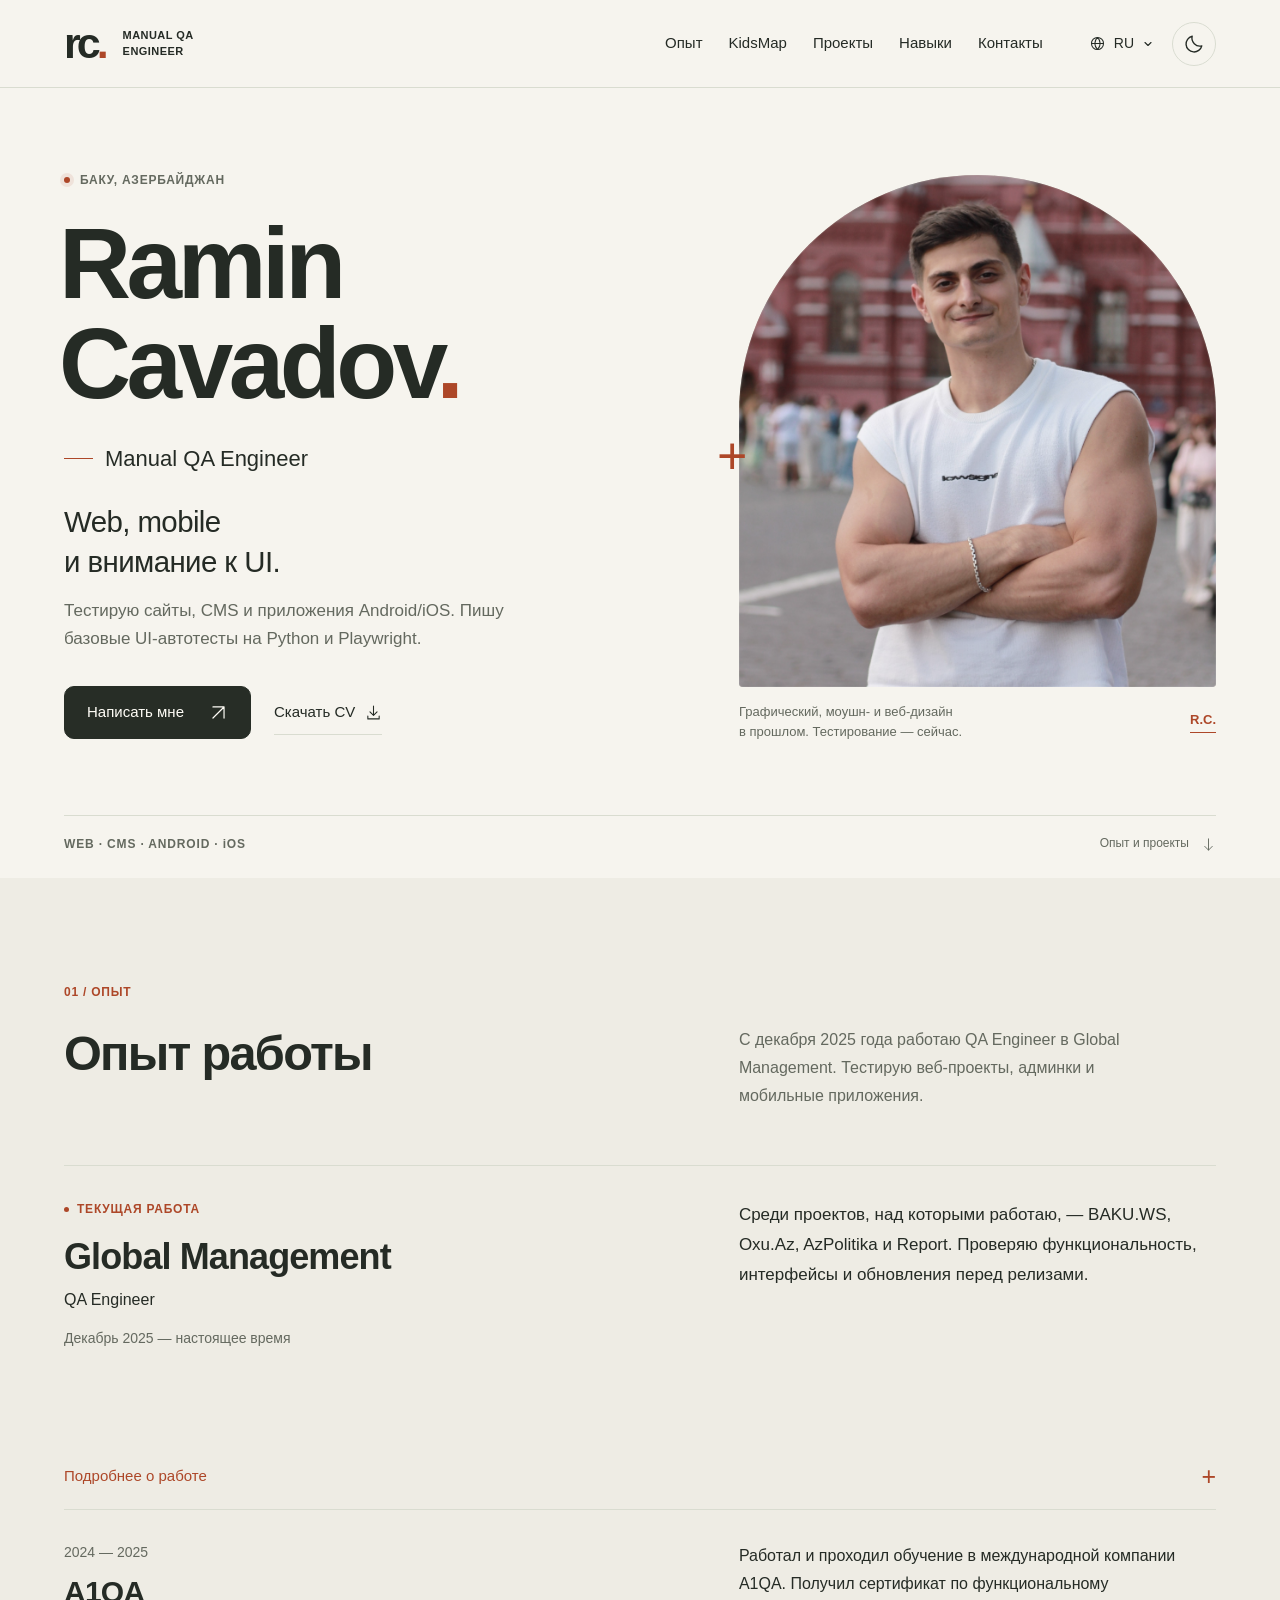
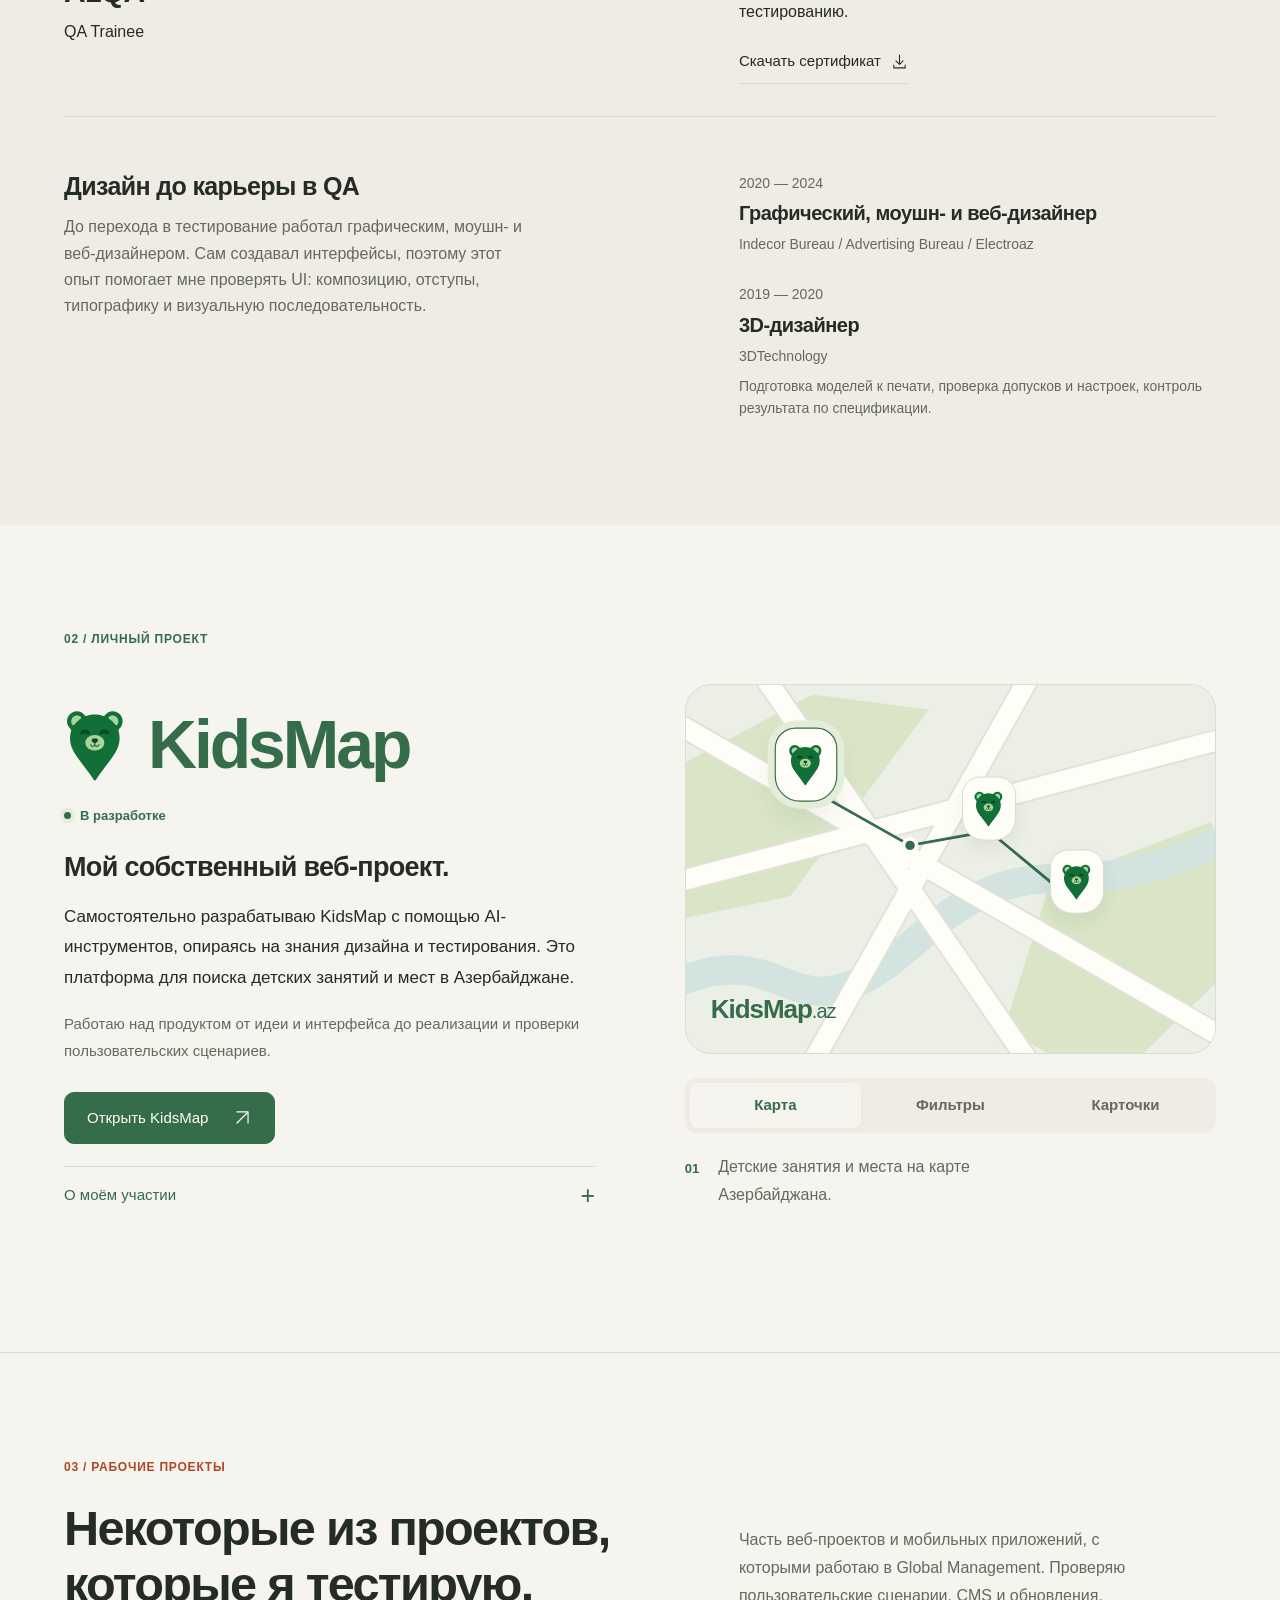
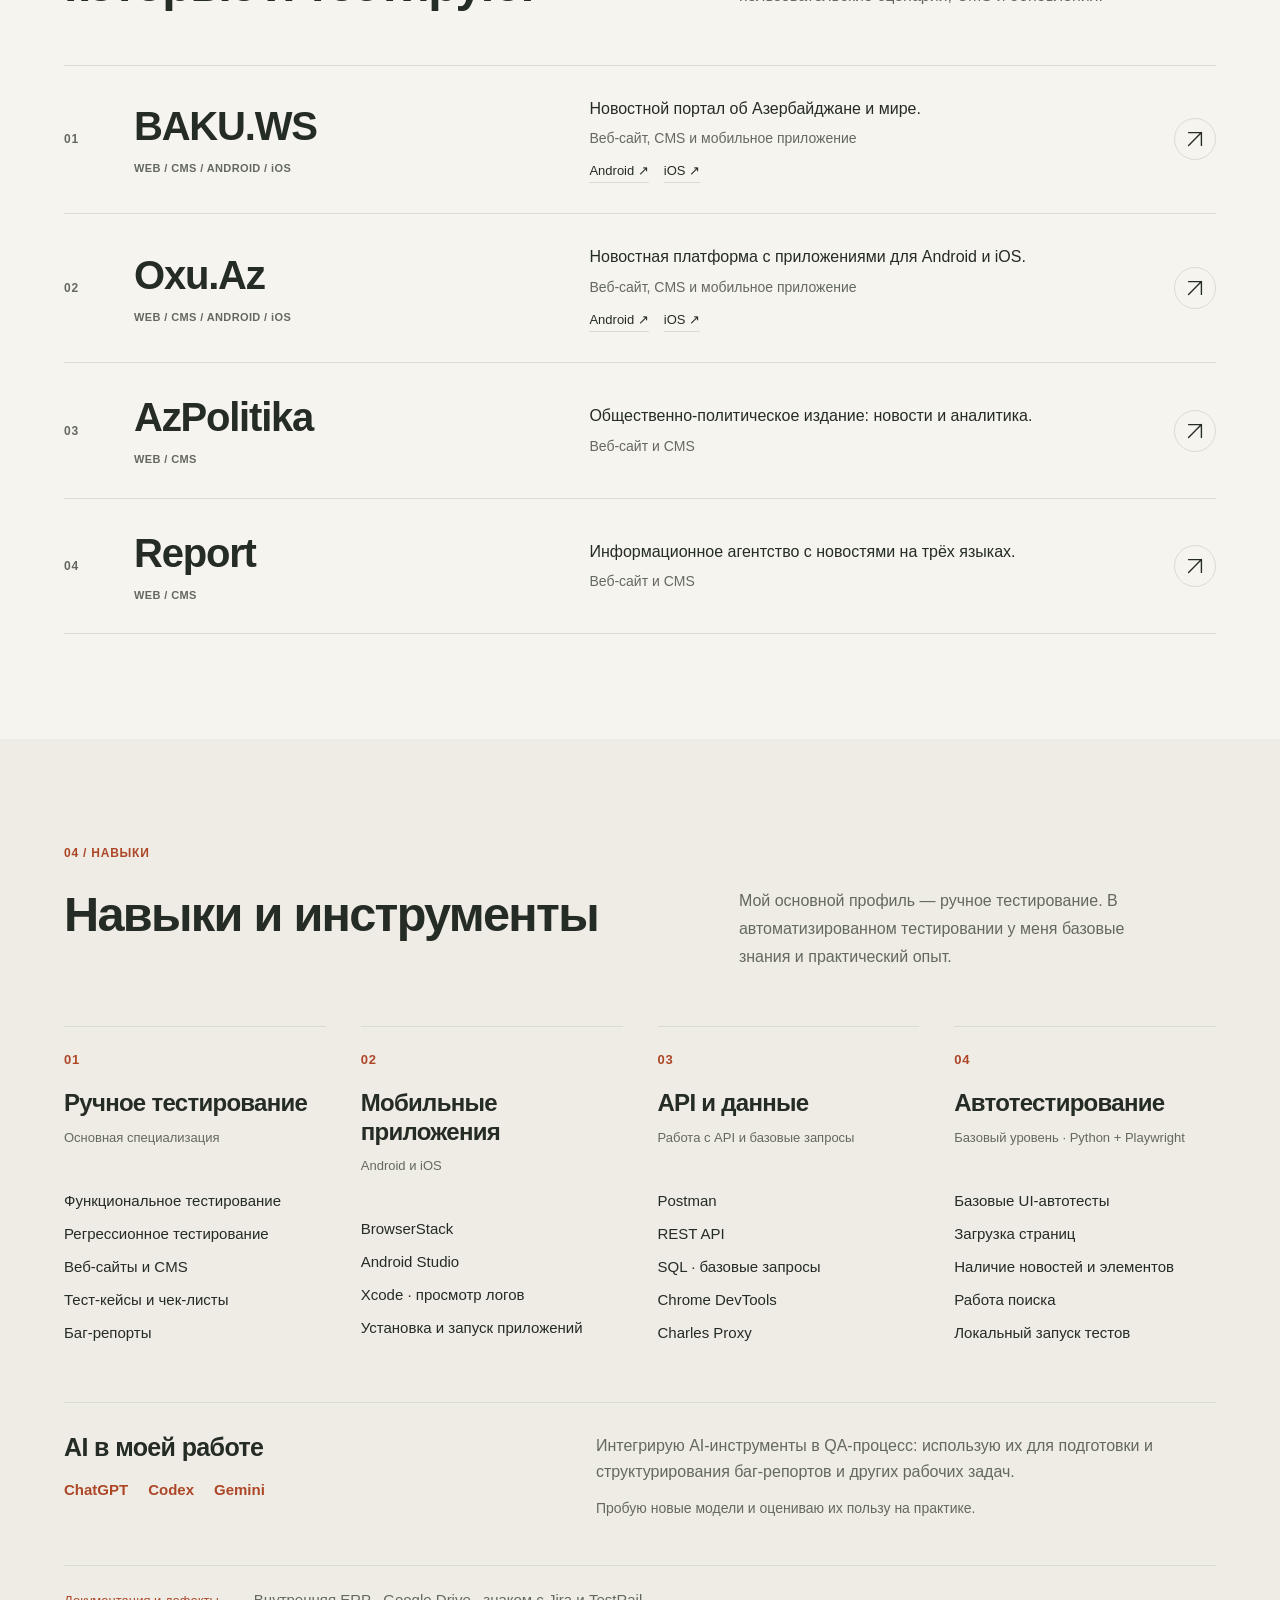
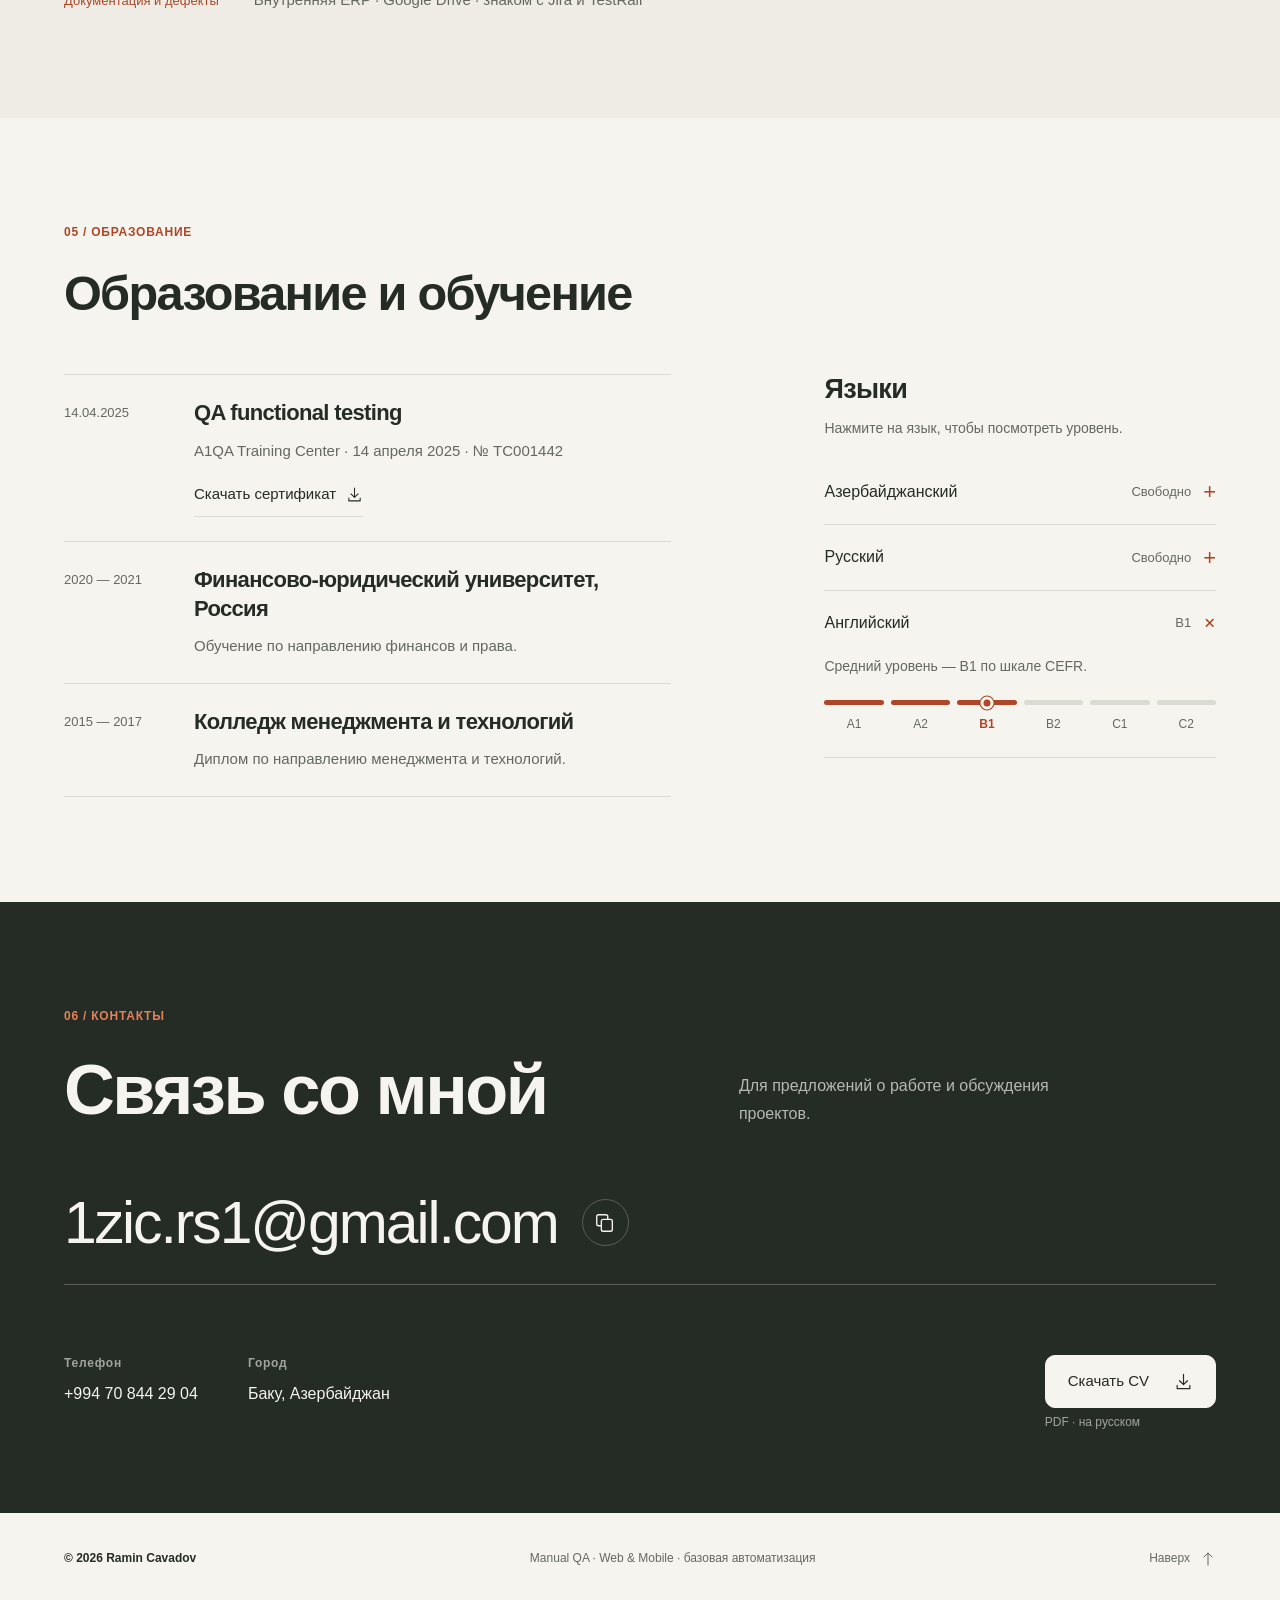
==== downloads/Ramin-Cavadov-Portfolio.html @ c3564a2b "Publish multilingual QA portfolio and downloadable CVs" ====
<!doctype html>
<html lang="ru" data-theme="light">
<head>
  <meta charset="utf-8">
  <meta name="viewport" content="width=device-width, initial-scale=1">
  <meta name="theme-color" content="#f6f4ee">
  <meta name="description" content="Ramin Cavadov — Manual QA Engineer в Баку. Тестирование веб-сайтов, CMS и приложений Android/iOS. Python и Playwright на базовом уровне.">
  <meta property="og:title" content="Ramin Cavadov — Manual QA Engineer">
  <meta property="og:description" content="Web, mobile & a careful eye for detail. Explore my experience, projects and CV.">
  <meta property="og:type" content="profile">
  <meta name="color-scheme" content="light dark">
  <title>Ramin Cavadov — Manual QA Engineer</title>
  <link rel="icon" href="[data-uri]" type="image/svg+xml">
  <link rel="preload" href="[data-uri]" as="image">
  <style>
@charset "UTF-8";
:root{--paper:#f6f4ee;--paper-alt:#eeece4;--ink:#252b25;--muted:#64695f;--line:#d9dcd0;--accent:#ad4728;--accent-bright:#e58156;--button:#272d26;--button-text:#fffdf7;--photo-bg:#d7d5c9;--header:rgba(246,244,238,.94);--gap:clamp(24px,5vw,80px);--ease:cubic-bezier(.2,.7,.25,1);color-scheme:light}
:root[data-theme="dark"]{--paper:#1b201c;--paper-alt:#222922;--ink:#eeeede;--muted:#adb6a7;--line:#3b453a;--accent:#efa17d;--accent-bright:#e58156;--button:#eeeede;--button-text:#20271f;--photo-bg:#343c30;--header:rgba(27,32,28,.94);color-scheme:dark}
*,*::before,*::after{box-sizing:border-box}
html{scroll-behavior:smooth;scroll-padding-top:115px}
body{margin:0;background:var(--paper);color:var(--ink);font-family:Arial,"Helvetica Neue",sans-serif;-webkit-font-smoothing:antialiased;line-height:1.6;transition:background .35s,color .35s}
::selection{background:var(--accent);color:var(--paper)}
a{color:inherit;text-decoration:none}button,summary,a{-webkit-tap-highlight-color:transparent}button{font:inherit;color:inherit;cursor:pointer}button:disabled{cursor:default}button,summary{touch-action:manipulation}
button:focus-visible,a:focus-visible,summary:focus-visible{outline:2px solid var(--accent);outline-offset:6px;border-radius:2px}
h1,h2,h3,h4,p,figure{margin:0}h1,h2,h3,h4{font-weight:500;line-height:1.08;letter-spacing:-.045em}img{display:block;max-width:100%}ul{margin:0;padding:0;list-style:none}
svg{width:22px;height:22px;stroke:currentColor;stroke-width:1.5;stroke-linecap:round;stroke-linejoin:round;flex:none}
.sr-only{position:absolute;width:1px;height:1px;padding:0;margin:-1px;overflow:hidden;clip:rect(0,0,0,0);white-space:nowrap;border:0}
.skip-link{position:fixed;left:20px;top:12px;z-index:50;transform:translateY(-160%);padding:12px 20px;background:var(--ink);color:var(--paper)}.skip-link:focus{transform:none}
.reading-progress{position:fixed;inset:0 auto auto 0;width:100%;height:3px;background:var(--accent-bright);z-index:40;transform:scaleX(0);transform-origin:left;pointer-events:none}
.site-header{height:88px;padding:0 var(--gap);display:flex;align-items:center;justify-content:space-between;gap:28px;background:var(--header);backdrop-filter:blur(15px);position:sticky;top:0;z-index:30;border-bottom:1px solid var(--line)}
.wordmark{display:flex;align-items:center;gap:18px;flex-shrink:0}.monogram{font-size:43px;font-weight:700;letter-spacing:-4px;line-height:1}.monogram>span{color:var(--accent)}
.wordmark-caption,.eyebrow,.micro,.date,.tag,.project-platforms,.section-number{font-family:"Courier New",monospace;font-size:11px;font-weight:500;line-height:1.5;letter-spacing:.1em}.wordmark-caption{font-size:10px;max-width:100px;line-height:1.4}
#primary-nav{display:flex;align-items:center;gap:30px;margin-left:auto;margin-right:28px}#primary-nav>a{font-size:13px;position:relative;padding:14px 0}#primary-nav>a::after{content:"";position:absolute;bottom:8px;left:0;right:0;height:1px;background:var(--accent);transform:scaleX(0);transform-origin:left;transition:transform .25s}#primary-nav>a:hover::after,#primary-nav>a.active::after{transform:scaleX(1)}
.header-tools{display:flex;align-items:center;gap:18px}.icon-button{width:44px;height:44px;display:grid;place-items:center;border:0;background:transparent;border-radius:50%;transition:background .2s}.icon-button:hover{background:var(--paper-alt)}
.theme-toggle{position:relative;border:1px solid var(--line);overflow:hidden}.theme-toggle svg{position:absolute;transition:transform .4s var(--ease),opacity .3s}.theme-toggle .sun{opacity:0;transform:rotate(-90deg) scale(.4)}.theme-toggle .moon{opacity:1;transform:rotate(0) scale(1)}[data-theme="dark"] .theme-toggle .sun{opacity:1;transform:rotate(0) scale(1)}[data-theme="dark"] .theme-toggle .moon{opacity:0;transform:rotate(90deg) scale(.4)}
.language-picker{position:relative}.language-picker summary{display:flex;align-items:center;gap:8px;cursor:pointer;list-style:none;font-size:12px;min-height:44px}.language-picker summary::-webkit-details-marker{display:none}.language-picker summary>svg:first-child{width:17px;height:17px}.chevron{width:12px;height:12px;transition:transform .2s}.language-picker[open] .chevron{transform:rotate(180deg)}.language-options{position:absolute;right:-12px;top:calc(100% + 13px);width:190px;padding:8px;border:1px solid var(--line);background:var(--paper);box-shadow:0 10px 35px #00000012;border-radius:8px;animation:drop-in .2s var(--ease)}.language-options button{background:transparent;border:0;display:flex;justify-content:space-between;width:100%;padding:12px;font-size:13px;text-align:left;border-radius:4px;gap:12px}.language-options button>span{font-size:10px;opacity:.6}.language-options button:hover,.language-options button[aria-pressed="true"]{background:var(--paper-alt);color:var(--accent)}
.menu-toggle{display:none}
.hero{position:relative;min-height:min(790px,calc(100svh - 88px));padding:55px var(--gap) 24px;display:flex;flex-direction:column;justify-content:space-between;overflow:hidden}
.hero-grid{display:grid;grid-template-columns:1.2fr 1fr;align-items:center;gap:clamp(40px,8vw,125px);max-width:1480px;width:100%;margin:auto}.hero-copy{padding:10px 0 30px}.hero .eyebrow{display:flex;align-items:center;gap:10px;color:var(--muted);margin-bottom:25px}.location-dot{display:inline-block;width:6px;height:6px;border-radius:50%;background:var(--accent);box-shadow:0 0 0 4px color-mix(in srgb,var(--accent) 10%,transparent)}
.hero h1{font-size:clamp(64px,7.8vw,120px);letter-spacing:-.075em;line-height:.94;font-weight:500;margin-left:-5px}.hero h1>span{display:block}.accent-dot{color:var(--accent);display:inline}.hero-role{font-size:20px;letter-spacing:-.025em;margin-top:27px;display:flex;align-items:center;gap:12px}.hero-role::before{content:"";display:block;width:29px;height:1px;background:var(--accent)}.hero-statement{font-size:clamp(20px,2.1vw,28px);letter-spacing:-.035em;line-height:1.35;margin-top:25px;max-width:530px}.hero-intro{font-size:15px;max-width:415px;color:var(--muted);margin-top:15px;line-height:1.65}
.hero-actions{display:flex;gap:23px;align-items:center;margin-top:32px;flex-wrap:wrap}.button{display:inline-flex;gap:25px;align-items:center;justify-content:center;min-height:53px;padding:13px 23px;border:1px solid var(--button);background:var(--button);color:var(--button-text);font-size:13px;border-radius:3px;position:relative;overflow:hidden;transition:transform .25s var(--ease),background .25s,border-color .25s}.button svg{width:19px;height:19px;transition:transform .25s}.button:hover{transform:translateY(-3px);background:var(--accent);border-color:var(--accent);color:var(--paper)}.button:hover svg{transform:translate(2px,-2px)}.button.download:hover svg{transform:translateY(3px)}.text-link{display:inline-flex;align-items:center;gap:10px;min-height:44px;border-bottom:1px solid var(--line);font-size:13px;transition:border-color .2s}.text-link:hover{border-color:var(--accent);color:var(--accent)}.text-link svg{width:17px;height:17px}.download-wrap{display:flex;align-items:center;gap:14px}.download-note{font-size:10px;color:var(--muted);margin-top:5px}
.hero-visual{position:relative;max-width:500px;width:100%;justify-self:end;margin-bottom:15px}.portrait-frame{overflow:hidden;border-radius:250px 250px 4px 4px;background:var(--photo-bg);height:clamp(380px,40vw,570px);position:relative}.portrait-frame img{width:100%;height:100%;object-fit:cover;object-position:50% 44%;filter:saturate(.78);transition:transform 1.2s var(--ease)}.portrait-frame:hover img{transform:scale(1.035)}.portrait-frame::after{content:"";position:absolute;inset:0;box-shadow:inset 0 0 0 1px #ffffff15;border-radius:inherit;pointer-events:none}.portrait-cross{position:absolute;left:-22px;top:45%;font-size:52px;color:var(--accent);font-weight:300;line-height:1;z-index:1}.portrait-caption{display:flex;justify-content:space-between;align-items:center;padding:15px 0 0;font-size:11px;line-height:1.5;color:var(--muted);gap:20px}.portrait-caption>span:last-child{color:var(--accent);font-family:"Courier New",monospace;font-size:11px;border-bottom:1px solid var(--accent);padding-bottom:3px}
.hero-bottom{display:flex;justify-content:space-between;align-items:center;gap:20px;margin-top:28px;border-top:1px solid var(--line);padding-top:18px;color:var(--muted)}.hero-bottom>a{font-size:11px;display:flex;gap:12px;align-items:center}.hero-bottom svg{width:15px;height:15px}
.section{padding:105px var(--gap);scroll-margin-top:20px}.section-inner{max-width:1480px;margin:0 auto}.section-heading{display:grid;grid-template-columns:1.2fr 1fr;column-gap:clamp(40px,8vw,125px);margin-bottom:52px}.section-heading .eyebrow{grid-column:1/-1;margin-bottom:25px;color:var(--accent)}.section h2{font-size:clamp(34px,3.6vw,58px);line-height:1.12;max-width:780px;letter-spacing:-.055em}.section-heading>p:last-child{color:var(--muted);max-width:420px;align-self:end;font-size:15px;line-height:1.75;padding-bottom:3px}.experience-section{background:var(--paper-alt)}
.job{display:grid;grid-template-columns:1.2fr 1fr;gap:clamp(40px,8vw,125px);padding:34px 0 0;border-top:1px solid var(--line)}.tag{display:flex;align-items:center;gap:8px;color:var(--accent);font-size:10px}.tag::before{content:"";width:5px;height:5px;border-radius:50%;background:var(--accent)}.job h3{font-size:36px;margin-top:18px;letter-spacing:-.04em}.job-role{margin-top:10px;font-size:16px}.date{color:var(--muted);letter-spacing:.03em;margin-top:15px}.job-summary{font-size:16px;line-height:1.75}.job-details{grid-column:1/-1;border-bottom:1px solid var(--line);margin-top:-8px}.job-details>summary{display:flex;gap:12px;justify-content:space-between;align-items:center;cursor:pointer;list-style:none;font-size:13px;padding:20px 0;color:var(--accent);min-height:56px}.job-details summary::-webkit-details-marker{display:none}.detail-symbol{font-size:25px;line-height:1;font-weight:300;transition:transform .25s}.job-details[open] .detail-symbol{transform:rotate(45deg)}.responsibilities{display:grid;grid-template-columns:1fr 1fr;gap:20px 55px;padding:4px 0 32px}.responsibilities li{padding-left:19px;position:relative;font-size:14px;line-height:1.75;color:var(--muted)}.responsibilities li::before{content:"";position:absolute;left:0;top:11px;width:5px;height:5px;background:var(--accent);border-radius:50%}
.previous-block{display:grid;grid-template-columns:1.2fr 1fr;gap:clamp(40px,8vw,125px);margin-top:55px}.previous-block h3{font-size:22px}.previous-block>div:first-child>p{font-size:14px;color:var(--muted);max-width:410px;margin-top:14px}.previous-job+.previous-job{margin-top:28px}.previous-job .date{margin-top:0;margin-bottom:8px}.previous-job h4{font-size:18px;letter-spacing:-.025em}.previous-job p{font-size:12px;color:var(--muted);line-height:1.6;margin-top:8px}
.project-row{display:grid;grid-template-columns:45px 1fr 1.3fr 42px;gap:25px;align-items:center;padding:30px 0;border-top:1px solid var(--line);position:relative;transition:padding .3s var(--ease)}.project-row:last-child{border-bottom:1px solid var(--line)}.project-row:hover{padding-left:12px;padding-right:12px}.section-number{color:var(--muted);font-size:10px}.project-name{font-size:40px;letter-spacing:-.06em;font-weight:600;line-height:1.2;display:inline-block}.project-name:hover{color:var(--accent)}.project-platforms{font-size:9px;color:var(--muted);letter-spacing:.045em;margin-top:10px}.project-description{font-size:14px}.project-scope{font-size:12px;color:var(--muted);margin-top:5px}.project-links{display:flex;gap:15px;margin-top:9px;font-size:11px}.project-links a{border-bottom:1px solid var(--line);line-height:1.8}.project-links a:hover{border-color:var(--accent);color:var(--accent)}.project-arrow{width:42px;height:42px;display:grid;place-items:center;border:1px solid var(--line);border-radius:50%;transition:background .25s,transform .25s}.project-arrow:hover{background:var(--accent);color:var(--paper);border-color:var(--accent);transform:rotate(5deg)}
.skills-section{background:var(--paper-alt)}.skills-grid{display:grid;grid-template-columns:repeat(4,1fr);gap:35px}.skill-group{border-top:1px solid var(--line);padding-top:22px}.skill-index{color:var(--accent);font-size:12px;font-family:"Courier New",monospace;display:block;margin-bottom:18px}.skill-group h3{font-size:22px;letter-spacing:-.03em;line-height:1.2}.skill-note{font-size:11px;color:var(--muted);min-height:34px;margin:10px 0 19px}.skill-group ul li{font-size:13px;margin:9px 0;line-height:1.6}.workflow{display:flex;gap:35px;border-top:1px solid var(--line);margin-top:45px;padding-top:22px;align-items:baseline}.workflow>span{font-size:11px;white-space:nowrap;color:var(--accent)}.workflow p{font-size:13px;color:var(--muted)}
.education-layout{display:grid;grid-template-columns:1.55fr 1fr;gap:clamp(50px,12vw,185px)}.education-row{display:grid;grid-template-columns:105px 1fr;gap:25px;padding:24px 0;border-top:1px solid var(--line)}.education-row:last-child{border-bottom:1px solid var(--line)}.education-row .date{margin-top:3px;font-size:10px}.education-row h3{font-size:20px;line-height:1.3;letter-spacing:-.03em}.education-row p{font-size:13px;color:var(--muted);margin-top:10px;line-height:1.7}.languages h3{font-size:24px;margin-bottom:28px}.language-row{display:flex;justify-content:space-between;gap:15px;border-bottom:1px solid var(--line);padding:17px 0;font-size:14px}.language-row>span:last-child{color:var(--muted);font-size:12px}
.contact-section{background:var(--ink);color:var(--paper);padding-bottom:80px}.contact-section .section-heading{margin-bottom:55px}.contact-section .eyebrow{color:var(--accent-bright)}.contact-section h2{font-size:clamp(46px,5.5vw,86px)}.contact-section .section-heading>p:last-child{color:var(--paper);opacity:.7;max-width:320px}.contact-section .button{--button:var(--paper);--button-text:var(--ink);margin-top:27px}.contact-section .button:hover{color:#20251f;background:var(--accent-bright);border-color:var(--accent-bright)}.contact-email-row{display:flex;align-items:center;gap:24px;border-bottom:1px solid color-mix(in srgb,var(--paper) 25%,transparent);padding-bottom:25px}.contact-email{font-size:clamp(22px,4.6vw,72px);line-height:1.25;letter-spacing:-.06em;overflow-wrap:anywhere;transition:color .2s}.contact-email:hover{color:var(--accent-bright)}.copy-email{color:var(--paper);border:1px solid color-mix(in srgb,var(--paper) 25%,transparent);flex-shrink:0;width:47px;height:47px}.copy-email:hover{background:color-mix(in srgb,var(--paper) 10%,transparent)}.copy-feedback{min-height:28px;padding-top:6px;color:var(--accent-bright);font-size:12px}.contact-bottom{display:flex;align-items:center;justify-content:space-between;gap:30px;padding-top:15px}.contact-info{display:flex;gap:50px}.contact-info .micro{font-size:10px;opacity:.6;display:block;margin-bottom:9px}.contact-info p,.contact-info a{font-size:14px}.contact-bottom .download-note{color:var(--paper);opacity:.6}
.site-footer{display:flex;align-items:center;justify-content:space-between;padding:24px var(--gap);font-size:11px;color:var(--muted);gap:20px}.site-footer .footer-back{display:flex;align-items:center;gap:10px;min-height:44px}.site-footer svg{width:16px;height:16px}.footer-signature{font-weight:600;color:var(--ink)}
[data-theme="dark"] .contact-section{--paper:#eeeede;--ink:#111711}
.reveal{opacity:1;transform:none}.motion-ready .reveal:not(.is-visible){opacity:0;transform:translateY(24px)}.motion-ready .reveal{transition:opacity .65s var(--ease),transform .65s var(--ease)}.hero-copy>*{animation:hero-in .8s var(--ease) both}.hero-copy>:nth-child(2){animation-delay:.06s}.hero-copy>:nth-child(3){animation-delay:.12s}.hero-copy>:nth-child(4){animation-delay:.18s}.hero-copy>:nth-child(5){animation-delay:.24s}.hero-copy>:nth-child(6){animation-delay:.3s}.hero-visual{animation:portrait-in 1s var(--ease) .15s both}
@keyframes hero-in{from{opacity:0;transform:translateY(22px)}to{opacity:1;transform:none}}@keyframes portrait-in{from{opacity:0;transform:translateY(25px) scale(.97)}to{opacity:1;transform:none}}@keyframes drop-in{from{opacity:0;transform:translateY(-5px)}to{opacity:1;transform:none}}
.no-script{padding:80px var(--gap);max-width:850px}.no-script h1{font-size:64px;margin-bottom:30px}.no-script p{margin:15px 0}.no-script a{text-decoration:underline}
@media(min-width:1700px){.site-header,.site-footer{padding-left:max(var(--gap),calc((100vw - 1480px)/2));padding-right:max(var(--gap),calc((100vw - 1480px)/2))}}
@media(max-width:1150px){#primary-nav{gap:20px;margin-right:12px}.wordmark-caption{display:none}.hero-grid,.section-heading,.job,.previous-block{column-gap:55px}.hero h1{font-size:clamp(65px,8.2vw,100px)}.hero-statement{font-size:22px}.hero-intro{font-size:14px}.hero{padding-top:40px;min-height:690px}.portrait-frame{height:440px}.hero-actions{gap:18px}.skills-grid{gap:24px}.skill-group h3{font-size:19px}.project-row{grid-template-columns:30px .85fr 1.3fr 40px}.project-name{font-size:34px}}
@media(max-width:850px){.site-header{height:76px;gap:20px}.header-tools{gap:12px}#primary-nav{gap:18px;margin-right:0}#primary-nav>a{font-size:12px}.hero-grid{gap:35px}.hero h1{font-size:71px}.hero-statement{font-size:20px}.hero-intro{font-size:13px}.hero .eyebrow{font-size:9px;margin-bottom:22px}.hero-role{font-size:17px}.hero-actions{gap:12px}.button{padding:12px 16px;gap:14px;font-size:12px}.text-link{font-size:12px}.portrait-frame{height:425px}.hero{min-height:650px;padding-top:30px}.hero-bottom .micro{font-size:9px}.section{padding-top:80px;padding-bottom:80px}.section-heading,.job,.previous-block{gap:30px}.section h2{font-size:38px}.section-heading>p:last-child{font-size:13px}.skills-grid{grid-template-columns:1fr 1fr;gap:35px}.skill-note{min-height:0}.skill-group h3{font-size:23px}.project-row{grid-template-columns:25px 1fr 1.2fr 35px;gap:15px}.project-name{font-size:28px}.project-description{font-size:12px}.education-layout{gap:45px;grid-template-columns:1.5fr 1fr}.education-row{grid-template-columns:1fr;gap:8px}.contact-section h2{font-size:55px}.contact-info{gap:30px}.contact-bottom{gap:20px}.contact-info p,.contact-info a{font-size:12px}}
@media(max-width:680px){:root{--gap:24px}html{scroll-padding-top:92px}.site-header{height:72px}.monogram{font-size:38px}.wordmark-caption{display:block;font-size:8px;max-width:78px}.header-tools{gap:11px}.language-picker summary{gap:6px}.language-picker summary>svg:first-child{display:none}.icon-button{width:40px;height:40px}.menu-toggle{display:flex;flex-direction:column;justify-content:center;gap:5px;position:relative}.menu-toggle span{width:18px;height:1px;background:var(--ink);transition:transform .25s}.menu-toggle[aria-expanded="true"] span:first-child{transform:translateY(3px) rotate(45deg)}.menu-toggle[aria-expanded="true"] span:last-child{transform:translateY(-3px) rotate(-45deg)}#primary-nav{display:none;position:absolute;top:71px;left:0;right:0;background:var(--paper);padding:18px var(--gap) 25px;border-bottom:1px solid var(--line);box-shadow:0 15px 20px #00000008;flex-direction:column;align-items:stretch;gap:0}#primary-nav.is-open{display:flex;animation:drop-in .2s}#primary-nav>a{font-size:18px;padding:13px 0}.language-options{top:calc(100% + 12px);right:-60px;z-index:2}.hero{min-height:auto;padding-top:32px}.hero-grid{grid-template-columns:1fr 132px;gap:14px;position:relative;align-items:start}.hero-copy{display:contents}.hero .eyebrow{grid-column:1/-1;margin-bottom:0;font-size:10px;padding:0;animation:none}.hero h1{font-size:clamp(53px,9.8vw,67px);grid-column:1;grid-row:2;line-height:.98;margin-left:-2px;padding:16px 0 6px;align-self:center}.hero-role{grid-column:1/-1;grid-row:3;margin-top:12px;font-size:17px}.hero-statement{grid-column:1/-1;grid-row:4;margin-top:12px;font-size:25px;max-width:390px}.hero-intro{grid-column:1/-1;grid-row:5;font-size:14px;margin-top:0;max-width:410px}.hero-actions{grid-column:1/-1;grid-row:6;margin-top:8px;gap:24px;margin-bottom:16px}.hero-actions .button{font-size:12px;padding:13px 18px;min-height:49px}.hero-actions .text-link{font-size:12px}.hero-visual{grid-column:2;grid-row:2;margin:8px 0 0;align-self:center;width:132px}.portrait-frame{height:172px;border-radius:90px 90px 3px 3px}.portrait-frame img{object-position:50% 40%}.portrait-cross{font-size:30px;left:-11px;top:60%}.portrait-caption{display:none}.hero-bottom{margin-top:25px;padding-top:16px;gap:10px}.hero-bottom .micro{font-size:8px;letter-spacing:.03em}.hero-bottom>a{font-size:0;gap:0}.hero-bottom>a svg{width:18px;height:18px}.section{padding:64px var(--gap)}.section-heading{display:block;margin-bottom:32px}.section-heading .eyebrow{margin-bottom:20px;font-size:10px}.section h2{font-size:36px}.section-heading>p:last-child{margin-top:23px;font-size:14px;max-width:none}.job{display:block;padding-top:25px}.job h3{font-size:31px}.job-role{font-size:15px}.job .date{font-size:11px}.job-summary{font-size:14px;margin-top:24px}.job-details{margin-top:20px}.responsibilities{grid-template-columns:1fr;gap:14px;padding-bottom:25px}.responsibilities li{font-size:13px}.previous-block{display:block;margin-top:35px}.previous-block>div:first-child>p{font-size:13px;margin-bottom:28px}.previous-job h4{font-size:18px}.previous-job+.previous-job{margin-top:25px}.project-row{grid-template-columns:22px 1fr 38px;gap:13px;padding:25px 0}.project-name{font-size:34px}.project-platforms{font-size:8px;margin-top:7px}.project-detail{grid-column:2;grid-row:2}.project-description{font-size:13px}.project-scope{font-size:11px}.project-arrow{grid-column:3;grid-row:1;width:38px;height:38px}.project-row:hover{padding-left:0;padding-right:0}.project-row>.section-number{align-self:center}.project-links{margin-top:11px;gap:20px}.project-links a{min-height:32px;display:inline-flex;align-items:center}.skills-grid{gap:30px 24px}.skill-group{padding-top:18px}.skill-group h3{font-size:19px}.skill-group ul li{font-size:12px}.skill-index{margin-bottom:12px}.skill-note{font-size:10px;line-height:1.7;margin:10px 0 15px}.workflow{display:block;margin-top:30px}.workflow>span{white-space:normal}.workflow p{margin-top:8px;font-size:12px}.education-layout{display:block}.education-row{grid-template-columns:1fr;gap:8px;padding:21px 0}.education-row h3{font-size:19px}.education-row p{font-size:13px}.languages{margin-top:38px}.languages h3{font-size:22px;margin-bottom:12px}.language-row{padding:15px 0}.contact-section h2{font-size:49px}.contact-section .section-heading>p:last-child{margin-top:20px;max-width:none}.contact-section .section-heading{margin-bottom:30px}.contact-email-row{gap:12px;padding-bottom:22px}.contact-email{font-size:clamp(22px,6.7vw,39px);letter-spacing:-.055em}.copy-email{width:37px;height:37px}.copy-email svg{width:17px;height:17px}.contact-bottom{display:block;padding-top:8px}.contact-info{justify-content:space-between;gap:22px}.contact-info p,.contact-info a{font-size:12px}.contact-bottom .download-wrap{margin-top:22px}.contact-section .button{margin-top:0}.site-footer{padding-top:17px;padding-bottom:17px;align-items:flex-start;font-size:10px}.footer-message{display:none}.site-footer .footer-back{min-height:30px}.footer-signature{padding-top:8px}}
@media(min-width:681px) and (max-height:800px){.hero{min-height:calc(100svh - 88px);padding-top:22px;padding-bottom:16px}.hero-copy{padding:0 0 12px}.hero h1{font-size:clamp(65px,7vw,95px)}.hero .eyebrow{margin-bottom:16px}.hero-role{margin-top:20px}.hero-statement{margin-top:20px;font-size:23px}.hero-intro{margin-top:12px}.hero-actions{margin-top:24px}.portrait-frame{height:clamp(330px,calc(100svh - 260px),445px)}.hero-bottom{margin-top:16px;padding-top:13px}}
@media(max-width:360px){:root{--gap:18px}.wordmark-caption{display:none}.hero-grid{grid-template-columns:1fr 104px}.hero-visual{width:104px}.portrait-frame{height:147px}.hero h1{font-size:clamp(44px,14vw,51px)}.hero-statement{font-size:23px}.hero-actions{gap:18px}.skills-grid{grid-template-columns:1fr}.skill-group h3{font-size:22px}.contact-info{display:block}.contact-info>div+div{margin-top:20px}.contact-email{font-size:22px}}
@media(max-width:360px){.contact-section h2{font-size:42px}}
/* Softer typography and a distinct, interactive personal-project section. */
body{font-family:"Segoe UI Variable","Segoe UI",-apple-system,BlinkMacSystemFont,sans-serif;font-size:16px;line-height:1.65}
h1,h2,h3,h4{font-weight:600;letter-spacing:-.025em;line-height:1.14}
.wordmark-caption,.eyebrow,.micro,.date,.tag,.project-platforms,.section-number,.skill-index{font-family:inherit;font-size:12px;letter-spacing:.065em;font-weight:600}
.wordmark-caption{font-size:11px;letter-spacing:.04em}
#primary-nav{gap:26px;margin-right:18px}#primary-nav>a{font-size:15px}
.language-picker summary,.language-options button{font-size:14px}.language-options button>span{font-size:11px}
.hero h1{font-weight:600;letter-spacing:-.045em;line-height:1;font-size:clamp(66px,7.8vw,110px)}
.hero-role{font-size:22px;letter-spacing:0}.hero-statement{font-size:clamp(25px,2.3vw,33px);letter-spacing:-.02em;line-height:1.35}
.hero-intro{font-size:17px;line-height:1.7;max-width:470px}.hero .eyebrow{font-size:12px}
.button{font-size:15px;border-radius:10px;min-height:52px;padding:13px 22px;isolation:isolate}
.button::before{content:"";position:absolute;inset:0;background:linear-gradient(110deg,transparent 20%,#ffffff24 50%,transparent 80%);transform:translateX(-110%);transition:transform .65s var(--ease);z-index:-1;pointer-events:none}
.button:hover::before,.button:focus-visible::before{transform:translateX(110%)}
.text-link{font-size:15px}.portrait-caption,.portrait-caption>span:last-child{font-size:13px;font-family:inherit}.portrait-caption>span:last-child{font-weight:600}
.hero-bottom .micro,.hero-bottom>a{font-size:12px}.hero-bottom .micro{letter-spacing:.07em}
.section h2{font-size:clamp(36px,3.8vw,59px);font-weight:600;letter-spacing:-.035em;line-height:1.15}
.section-heading>p:last-child{font-size:16px;line-height:1.75}.section-heading .eyebrow{font-size:12px}
.job h3{letter-spacing:-.025em}.job .date,.date{font-size:14px;letter-spacing:0;font-weight:400}.tag{font-size:12px}
.job-summary{font-size:17px}.job-details>summary{font-size:15px}.responsibilities li{font-size:16px}
.previous-block h3{font-size:25px}.previous-block>div:first-child>p{font-size:16px;max-width:470px}
.previous-job h4{font-size:20px}.previous-job p{font-size:14px}.previous-job .date{font-size:14px}
.project-name{font-size:40px;letter-spacing:-.03em}.project-platforms{font-size:11px;letter-spacing:.035em}
.project-description{font-size:16px}.project-scope{font-size:14px}.project-links{font-size:13px}.section-number{font-size:12px}
.skill-group h3{font-size:24px;line-height:1.2;overflow-wrap:break-word}.skill-note{font-size:13px;line-height:1.6;min-height:42px}.skill-group ul li{font-size:15px}.skill-index{font-size:13px}
.workflow>span{font-size:13px}.workflow p{font-size:15px}
.ai-workflow{display:grid;grid-template-columns:1fr 1.3fr;gap:55px;margin-top:48px;border-top:1px solid var(--line);padding-top:30px}
.ai-workflow h3{font-size:25px}.ai-workflow p{font-size:16px;color:var(--muted)}.ai-tools{display:flex;flex-wrap:wrap;gap:10px 20px;margin-top:17px;font-size:15px;font-weight:600;color:var(--accent)}
.ai-workflow .ai-note{font-size:14px;margin-top:12px}
.education-row .date{font-size:13px}.education-row h3{font-size:22px}.education-row p{font-size:15px}
.contact-section h2{font-size:clamp(42px,5.5vw,82px)}.contact-email{letter-spacing:-.035em}
.contact-info .micro{font-size:12px}.contact-info p,.contact-info a{font-size:16px}.download-note,.copy-feedback{font-size:12px}.site-footer{font-size:12px}

.personal-section{--kids-accent:#356c49;--kids-soft:#e4edda;--map-paper:#ecefe5;--map-park:#dae5c8;--map-water:#d3e3e0;--map-road:#fffdf7;--map-road-border:#e0e2d5;border-bottom:1px solid var(--line)}
[data-theme="dark"] .personal-section{--kids-accent:#a6d687;--kids-soft:#2f422d;--map-paper:#283529;--map-park:#344a31;--map-water:#2e4645;--map-road:#475446;--map-road-border:#202d23}
.personal-section>.section-inner>.eyebrow{color:var(--kids-accent);margin-bottom:36px}
.personal-layout{display:grid;grid-template-columns:1fr 1fr;gap:clamp(40px,7vw,108px);align-items:center}
.kids-brand{display:flex;align-items:center;gap:20px}.kids-brand>img{width:64px;height:76px;object-fit:contain;flex-shrink:0}
.section .kids-brand h2{font-size:clamp(52px,5.3vw,82px);letter-spacing:-.045em;line-height:1.1;color:var(--kids-accent)}
.development-status{display:inline-flex;align-items:center;gap:9px;font-size:13px;color:var(--kids-accent);font-weight:600;margin-top:22px}
.development-status>span{width:7px;height:7px;background:currentColor;border-radius:50%;box-shadow:0 0 0 4px var(--kids-soft)}
.personal-copy.is-visible .development-status>span{animation:status-breathe 1.8s ease-out 2}
.personal-copy h3{font-size:27px;line-height:1.3;margin-top:22px}.personal-description{font-size:17px;line-height:1.8;margin-top:17px}
.personal-contribution{font-size:15px;line-height:1.8;color:var(--muted);margin-top:16px}.kids-cta{margin-top:28px;--button:var(--kids-accent);--button-text:#fffdf7}
[data-theme="dark"] .kids-cta{--button-text:#1c291d}.kids-cta:hover{background:var(--ink);border-color:var(--ink);color:var(--paper)}
.personal-details{margin-top:22px;border-top:1px solid var(--line)}.personal-details>summary{cursor:pointer;display:flex;align-items:center;justify-content:space-between;gap:15px;list-style:none;font-size:15px;min-height:56px;color:var(--kids-accent)}
.personal-details>summary::-webkit-details-marker{display:none}.personal-details[open] .detail-symbol{transform:rotate(45deg)}
.personal-details>p{font-size:15px;color:var(--muted);padding:0 0 15px;line-height:1.75}
.personal-details[open]>p,.job-details[open] .responsibilities,.language-profile[open] .language-description{animation:detail-in .3s var(--ease)}
.kids-showcase{min-width:0}.kids-map-visual{position:relative;aspect-ratio:560/390;border-radius:26px;overflow:hidden;background:var(--map-paper);border:1px solid var(--line)}
.map-drawing{display:block;width:100%;height:100%;stroke:none;stroke-width:0}
.map-pin{position:absolute;width:54px;height:64px;display:grid;place-items:center;background:var(--map-road);border:1px solid var(--line);border-radius:18px 18px 22px 22px;transform:translate(-50%,-85%);box-shadow:0 8px 18px #18372012;transition:transform .45s var(--ease),box-shadow .4s,border-color .4s}
.map-pin img{width:32px;height:40px;object-fit:contain}.map-pin-0{left:22.7%;top:27.7%}.map-pin-1{left:57.3%;top:39.7%}.map-pin-2{left:73.9%;top:59.5%}
[data-kids-state="0"] .map-pin-0,[data-kids-state="1"] .map-pin-1,[data-kids-state="2"] .map-pin-2{transform:translate(-50%,-85%) scale(1.16);border-color:var(--kids-accent);box-shadow:0 0 0 6px var(--kids-soft),0 12px 24px #18372018}
.map-wordmark{position:absolute;bottom:22px;left:25px;font-weight:700;font-size:26px;color:var(--kids-accent);letter-spacing:-.04em}.map-wordmark>span{font-weight:400;font-size:20px}
.kids-showcase.is-visible .map-route{animation:draw-route 1.6s var(--ease) both}
.kids-feature-tabs{display:flex;margin-top:24px;padding:5px;background:var(--paper-alt);border-radius:12px;gap:4px}
.kids-feature-tab{flex:1;min-width:0;min-height:45px;padding:8px 12px;border:0;background:transparent;color:var(--muted);font-size:15px;font-weight:600;border-radius:8px;transition:background .25s,color .25s,box-shadow .25s}
.kids-feature-tab[aria-selected="true"]{background:var(--paper);color:var(--kids-accent);box-shadow:0 2px 7px #00000008}.kids-feature-tab:hover{color:var(--kids-accent)}
.kids-feature-panels{min-height:94px;margin-top:20px}.kids-feature-panels>[role="tabpanel"]:not([hidden]){display:flex;gap:19px;align-items:flex-start;animation:detail-in .3s var(--ease)}
.kids-feature-panels p{font-size:16px;color:var(--muted);line-height:1.75;max-width:360px}.feature-number{font-size:13px;color:var(--kids-accent);padding-top:5px;font-weight:600}
[role="tabpanel"]:focus-visible{outline:2px solid var(--kids-accent);outline-offset:8px;border-radius:3px}

.languages h3{font-size:27px;margin-bottom:12px}.language-hint{font-size:14px;color:var(--muted);margin-bottom:20px}
.language-profile{border-bottom:1px solid var(--line)}.language-profile>summary{display:flex;align-items:center;gap:12px;padding:19px 0;list-style:none;cursor:pointer;font-size:16px}
.language-profile>summary::-webkit-details-marker{display:none}.language-level-label{font-size:13px;color:var(--muted);margin-left:auto;white-space:nowrap}
.language-chevron{color:var(--accent);font-size:22px;font-weight:300;line-height:1;transition:transform .25s}.language-profile[open] .language-chevron{transform:rotate(45deg)}
.language-description{padding-bottom:22px}.language-description p{font-size:14px;color:var(--muted)}
.cefr-scale{display:grid;grid-template-columns:repeat(6,1fr);gap:7px;margin-top:22px}.cefr-step{display:flex;flex-direction:column;gap:10px;align-items:center;color:var(--muted);font-size:12px;position:relative}
.cefr-step i{height:5px;border-radius:8px;width:100%;background:var(--line)}.cefr-step.completed i{background:var(--accent)}.cefr-step.current{color:var(--accent);font-weight:700}
.cefr-step.current i::after{content:"";position:absolute;left:50%;top:2.5px;width:13px;height:13px;border:3px solid var(--paper);background:var(--accent);border-radius:50%;transform:translate(-50%,-50%);box-shadow:0 0 0 1px var(--accent)}
@keyframes status-breathe{50%{box-shadow:0 0 0 8px transparent}}
@keyframes draw-route{from{stroke-dasharray:370;stroke-dashoffset:370}to{stroke-dasharray:370;stroke-dashoffset:0}}
@keyframes detail-in{from{opacity:0;transform:translateY(6px)}to{opacity:1;transform:none}}

@media(max-width:1150px){#primary-nav{gap:21px;margin-right:8px}.hero h1{font-size:clamp(63px,8vw,92px)}.hero-intro{font-size:16px}.skill-group h3{font-size:22px}.personal-layout{gap:42px}.project-name{font-size:35px}}
@media(max-width:850px){#primary-nav{gap:16px}#primary-nav>a{font-size:14px}.site-header{gap:16px}.hero h1{font-size:66px}.hero-statement{font-size:25px}.hero-intro{font-size:16px}.hero .eyebrow{font-size:11px}.hero-role{font-size:20px}.section-heading>p:last-child{font-size:16px}.hero-actions{gap:18px}.button{padding:12px 18px}.hero-actions .button,.text-link{font-size:14px}.project-name{font-size:30px}.project-description{font-size:15px}.education-layout{grid-template-columns:1.15fr 1fr;gap:40px}.personal-layout{grid-template-columns:1fr;gap:38px}.personal-copy{max-width:610px}.kids-showcase{max-width:620px;width:100%;justify-self:center}.personal-copy h3{font-size:27px}.section .kids-brand h2{font-size:72px}.language-profile>summary{font-size:15px}.language-level-label{font-size:12px}.contact-info p,.contact-info a{font-size:14px}}
@media(min-width:681px) and (max-height:800px){.hero h1{font-size:clamp(63px,6.9vw,94px)}.hero-statement{font-size:26px;margin-top:18px}.hero-intro{font-size:16px}.hero-role{margin-top:18px}.hero-actions{margin-top:22px}}
@media(max-width:680px){#primary-nav>a{font-size:18px}.wordmark-caption{font-size:10px;max-width:85px}.site-header{gap:14px}.header-tools{gap:8px}.hero h1{font-size:clamp(47px,9.8vw,64px);letter-spacing:-.05em;line-height:1.04}.hero .eyebrow{font-size:11px}.hero-role{font-size:20px}.hero-statement{font-size:29px;line-height:1.3}.hero-intro{font-size:16px}.hero-actions{gap:22px}.hero-actions .button,.hero-actions .text-link{font-size:14px}.hero-bottom .micro{font-size:11px}.hero-bottom>a{font-size:0}.section h2{font-size:37px}.section-heading .eyebrow{font-size:12px}.section-heading>p:last-child{font-size:16px;margin-top:20px}.job-summary{font-size:16px}.job-role{font-size:17px}.job .date{font-size:14px}.responsibilities li{font-size:15px}.previous-block>div:first-child>p{font-size:15px}.previous-job h4{font-size:20px}.project-name{font-size:35px}.project-description{font-size:15px}.project-scope{font-size:13px}.project-platforms{font-size:10px}.project-links{font-size:13px}.skills-grid{grid-template-columns:1fr;gap:30px}.skill-group h3{font-size:22px}.skill-note{font-size:13px;min-height:0}.skill-group ul li{font-size:15px}.workflow>span{font-size:13px}.workflow p{font-size:15px}.ai-workflow{grid-template-columns:1fr;gap:19px;margin-top:35px}.ai-workflow h3{font-size:25px}.ai-workflow p{font-size:15px}.ai-tools{margin-top:14px}.education-row h3{font-size:21px}.education-row p{font-size:15px}.languages h3{font-size:27px}.language-profile>summary{font-size:16px}.language-level-label{font-size:13px}.contact-section h2{font-size:46px}.contact-email{font-size:clamp(21px,6.6vw,36px);letter-spacing:-.04em}.contact-info p,.contact-info a{font-size:15px}.contact-info .micro{font-size:12px}.site-footer{font-size:12px}.personal-section>.section-inner>.eyebrow{margin-bottom:28px}.kids-brand{gap:17px}.kids-brand>img{width:54px;height:65px}.section .kids-brand h2{font-size:60px}.personal-copy h3{font-size:25px}.personal-description{font-size:16px}.kids-map-visual{border-radius:20px}.map-wordmark{font-size:23px;bottom:17px;left:19px}.map-wordmark>span{font-size:17px}.map-pin{width:42px;height:51px;border-radius:14px}.map-pin img{width:26px;height:32px}.kids-feature-tabs{margin-top:18px}.kids-feature-tab{font-size:14px;padding:8px}.kids-feature-panels p{font-size:15px}.kids-feature-panels{min-height:84px}.personal-layout{gap:30px}}
@media(max-width:360px){.wordmark-caption{display:none}.hero-grid{grid-template-columns:minmax(0,1fr) 96px;gap:12px}.hero-visual{width:96px}.hero h1{font-size:41px}.hero-statement{font-size:26px}.hero-actions{gap:17px}.hero-actions .button{padding:12px 15px}.hero-bottom .micro{font-size:10px}.section h2{font-size:33px}.section .kids-brand h2{font-size:51px}.kids-brand{gap:13px}.kids-brand>img{width:47px;height:56px}.contact-section h2{font-size:39px}.project-name{font-size:31px}.skills-grid{grid-template-columns:1fr}.language-profile>summary{font-size:15px}.language-level-label{font-size:12px}.map-pin{width:35px;height:43px}.map-pin img{width:23px;height:28px}.kids-feature-tab{font-size:13px}}
@media print{.personal-layout{display:block}.kids-showcase,.personal-details,.personal-copy .button,.kids-brand>img,.development-status,.language-hint,.language-chevron{display:none!important}.section .kids-brand h2{font-size:20pt}.personal-copy h3{font-size:13pt;margin-top:10px}.personal-description,.personal-contribution{font-size:10pt;margin-top:8px}.language-profile>summary{padding:8px 0}.ai-workflow{margin-top:15px;padding-top:15px;gap:20px}.ai-workflow h3{font-size:13pt}.ai-workflow p,.ai-workflow .ai-note,.ai-tools{font-size:9pt}.ai-tools{margin-top:8px}}

@media(prefers-reduced-motion:reduce){html{scroll-behavior:auto}*,*::before,*::after{animation:none!important;transition:none!important}.motion-ready .reveal:not(.is-visible){opacity:1;transform:none}.portrait-frame:hover img{transform:none}.button:hover{transform:none}}
@media print{.site-header,.site-footer,.hero-visual,.hero-bottom,.hero-actions,.reading-progress,.skip-link,.contact-section,.project-arrow,.project-links{display:none!important}:root,:root[data-theme="dark"]{--paper:white;--paper-alt:white;--ink:#111;--muted:#444;--line:#ccc;--accent:#8e3820}body{font-size:10pt;background:white}.hero,.section{padding:15px 0;min-height:0}.hero-grid,.section-heading,.job,.previous-block,.education-layout{display:block}.hero h1{font-size:32pt}.hero h1>span{display:inline}.hero h1>span:first-child::after{content:" "}.hero-copy{display:block}.hero-copy>*{animation:none}.hero .eyebrow{font-size:8pt}.hero-role{margin-top:12px}.hero-statement{display:none}.hero-intro{max-width:none;font-size:10pt}.section h2{font-size:20pt}.section-heading{margin-bottom:18px}.section-heading>p:last-child{font-size:10pt}.section-heading .eyebrow{display:none}.job h3{font-size:18pt}.job-summary{font-size:10pt}.job-details summary{display:none}.job-details::details-content{content-visibility:visible!important}.responsibilities{display:block}.responsibilities li{font-size:9pt;margin-bottom:6px}.skills-grid{grid-template-columns:1fr 1fr;gap:15px}.project-row{grid-template-columns:20px 1fr 2fr}.project-name{font-size:20pt}.project-detail{grid-column:auto;grid-row:auto}.reveal{opacity:1!important;transform:none!important}.previous-block,.education-row,.project-row,.skill-group{break-inside:avoid}}

.a1qa-experience{display:grid;grid-template-columns:1.2fr 1fr;gap:clamp(30px,8vw,125px);padding:32px 0;border-bottom:1px solid var(--line)}.a1qa-experience .date{margin:0 0 12px}.a1qa-experience h3{font-size:30px}.a1qa-experience>div:last-child>p{font-size:16px;line-height:1.75}.a1qa-experience .text-link{margin-top:14px}.certificate-link{margin-top:10px}@media(max-width:680px){.a1qa-experience{grid-template-columns:1fr;gap:22px}}@media print{.certificate-link,.a1qa-experience .text-link{display:none}.a1qa-experience{padding:15px 0;gap:25px}.a1qa-experience h3{font-size:18pt}.a1qa-experience>div:last-child>p{font-size:10pt}}

</style>
  <script>
    try { const saved = localStorage.getItem('ramin-theme'); if (saved === 'dark' || saved === 'light') document.documentElement.dataset.theme = saved; } catch (_) {}
  </script>
  
  
</head>
<body>
  <a class="skip-link" href="#main">К содержимому</a>
  <div class="reading-progress" aria-hidden="true"></div>
  <header class="site-header">
    <a class="wordmark" href="#home" aria-label="Ramin Cavadov — начало"><span class="monogram">rc<span>.</span></span><span class="wordmark-caption">MANUAL QA ENGINEER</span></a>
    <nav id="primary-nav" aria-label="Основная навигация"></nav>
    <div class="header-tools">
      <details class="language-picker">
        <summary aria-label="Выбрать язык"><svg viewBox="0 0 24 24" fill="none" aria-hidden="true"><circle cx="12" cy="12" r="8.5"/><path d="M3.5 12h17M12 3.5c5 5 5 12 0 17-5-5-5-12 0-17Z"/></svg><span class="current-language">RU</span><svg class="chevron" viewBox="0 0 16 16" fill="none" aria-hidden="true"><path d="m4 6 4 4 4-4"/></svg></summary>
        <div class="language-options" aria-label="Язык">
          <button type="button" data-lang="ru" lang="ru">Русский<span>RU</span></button>
          <button type="button" data-lang="en" lang="en">English<span>EN</span></button>
          <button type="button" data-lang="az" lang="az">Azərbaycanca<span>AZ</span></button>
        </div>
      </details>
      <button class="theme-toggle icon-button" type="button" aria-label="Включить тёмную тему"><svg class="sun" viewBox="0 0 24 24" fill="none" aria-hidden="true"><circle cx="12" cy="12" r="4"/><path d="M12 2v2m0 16v2M2 12h2m16 0h2M5 5l1.5 1.5m11 11L19 19M5 19l1.5-1.5m11-11L19 5"/></svg><svg class="moon" viewBox="0 0 24 24" fill="none" aria-hidden="true"><path d="M20.5 14A8.7 8.7 0 0 1 10 3.5 8.7 8.7 0 1 0 20.5 14Z"/></svg></button>
      <button class="menu-toggle icon-button" type="button" aria-controls="primary-nav" aria-expanded="false" aria-label="Открыть меню"><span></span><span></span></button>
    </div>
  </header>
  <main id="main" tabindex="-1">
    <noscript><div class="no-script"><h1>Ramin Cavadov</h1><p>Manual QA Engineer · Baku, Azerbaijan</p><p>Web, CMS, Android / iOS · Python + Playwright</p><p><a href="mailto:1zic.rs1@gmail.com">1zic.rs1@gmail.com</a> · <a href="tel:+994708442904">+994 70 844 29 04</a></p><p>CV: <a href="[data-uri]">Русский</a> · <a href="[data-uri]">English</a> · <a href="[data-uri]">Azərbaycanca</a></p></div></noscript>
  </main>
  <footer class="site-footer"></footer>
  <p id="announcer" class="sr-only" aria-live="polite" aria-atomic="true"></p>
<script>
window.CV_CONTENT = {
  "ru": {
    "meta": "Ramin Cavadov — ручное тестирование веб-сайтов, CMS и приложений Android/iOS. Баку. Базовая автоматизация на Python и Playwright.",
    "ui": {
      "skip": "К содержимому",
      "nav": "Основная навигация",
      "language": "Выбрать язык",
      "light": "Включить светлую тему",
      "dark": "Включить тёмную тему",
      "menuOpen": "Открыть меню",
      "menuClose": "Закрыть меню",
      "home": "На начало страницы",
      "changed": "Выбран русский язык",
      "portrait": "Рамин Джавадов — портрет",
      "back": "Наверх",
      "pdf": "Скачать CV",
      "downloadHint": "PDF · на русском",
      "contact": "Написать мне",
      "more": "Подробнее о работе",
      "less": "Подробнее о работе",
      "projectLink": "Открыть сайт",
      "copy": "Скопировать email",
      "copied": "Email скопирован",
      "copyError": "Не удалось скопировать. Email можно выделить вручную.",
      "email": "Электронная почта",
      "phone": "Телефон",
      "location": "Город",
      "viewProjects": "Посмотреть проекты",
      "certificate": "Скачать сертификат"
    },
    "nav": [
      "Опыт",
      "KidsMap",
      "Проекты",
      "Навыки",
      "Контакты"
    ],
    "hero": {
      "eyebrow": "БАКУ, АЗЕРБАЙДЖАН",
      "role": "Manual QA Engineer",
      "line": "Web, mobile\nи внимание к UI.",
      "intro": "Тестирую сайты, CMS и приложения Android/iOS. Пишу базовые UI-автотесты на Python и Playwright.",
      "caption": "Графический, моушн- и веб-дизайн\nв прошлом. Тестирование — сейчас.",
      "note": "WEB · CMS · ANDROID · iOS",
      "scroll": "Опыт и проекты"
    },
    "experience": {
      "eyebrow": "01 / ОПЫТ",
      "title": "Опыт работы",
      "intro": "С декабря 2025 года работаю QA Engineer в Global Management. Тестирую веб-проекты, админки и мобильные приложения.",
      "company": "Global Management",
      "role": "QA Engineer",
      "date": "Декабрь 2025 — настоящее время",
      "tag": "ТЕКУЩАЯ РАБОТА",
      "summary": "Среди проектов, над которыми работаю, — BAKU.WS, Oxu.Az, AzPolitika и Report. Проверяю функциональность, интерфейсы и обновления перед релизами.",
      "bullets": [
        "Определяю необходимые проверки и провожу функциональное и регрессионное тестирование перед релизами в production.",
        "Проверяю создание и редактирование материалов и объявлений в CMS, загрузку и корректное отображение фотографий.",
        "Тестирую приложения на Android и iOS через BrowserStack, включая установку и запуск. Использую Android Studio и Xcode для работы с мобильными дефектами и просмотра iOS-логов.",
        "Оформляю баг-репорты во внутренней ERP-системе, создаю тест-кейсы и чек-листы в Google Drive.",
        "Пишу базовые UI-автотесты на Python + Playwright: загрузка страниц, наличие новостей и элементов, работа поиска. Запускаю тесты локально."
      ],
      "previous": "Дизайн до карьеры в QA",
      "previousIntro": "До перехода в тестирование работал графическим, моушн- и веб-дизайнером. Сам создавал интерфейсы, поэтому этот опыт помогает мне проверять UI: композицию, отступы, типографику и визуальную последовательность.",
      "previousJobs": [
        {
          "date": "2020 — 2024",
          "title": "Графический, моушн- и веб-дизайнер",
          "company": "Indecor Bureau / Advertising Bureau / Electroaz"
        },
        {
          "date": "2019 — 2020",
          "title": "3D-дизайнер",
          "company": "3DTechnology",
          "description": "Подготовка моделей к печати, проверка допусков и настроек, контроль результата по спецификации."
        }
      ],
      "a1qa": {
        "company": "A1QA",
        "role": "QA Trainee",
        "date": "2024 — 2025",
        "description": "Работал и проходил обучение в международной компании A1QA. Получил сертификат по функциональному тестированию."
      }
    },
    "projects": {
      "eyebrow": "03 / РАБОЧИЕ ПРОЕКТЫ",
      "title": "Некоторые из проектов,\nкоторые я тестирую.",
      "intro": "Часть веб-проектов и мобильных приложений, с которыми работаю в Global Management. Проверяю пользовательские сценарии, CMS и обновления.",
      "items": [
        {
          "name": "BAKU.WS",
          "url": "https://baku.ws/",
          "description": "Новостной портал об Азербайджане и мире.",
          "scope": "Веб-сайт, CMS и мобильное приложение",
          "platforms": "WEB / CMS / ANDROID / iOS",
          "links": [
            [
              "Android",
              "https://play.google.com/store/apps/details?id=baku.ws"
            ],
            [
              "iOS",
              "https://apps.apple.com/ge/app/baku-ws-x%C9%99b%C9%99r-agentliyi/id6702020661"
            ]
          ]
        },
        {
          "name": "Oxu.Az",
          "url": "https://oxu.az/",
          "description": "Новостная платформа с приложениями для Android и iOS.",
          "scope": "Веб-сайт, CMS и мобильное приложение",
          "platforms": "WEB / CMS / ANDROID / iOS",
          "links": [
            [
              "Android",
              "https://play.google.com/store/apps/details?id=az.start.android.oxu"
            ],
            [
              "iOS",
              "https://apps.apple.com/us/app/oxu-az-azerbaycan-xeberleri/id634362981"
            ]
          ]
        },
        {
          "name": "AzPolitika",
          "url": "https://azpolitika.info/",
          "description": "Общественно-политическое издание: новости и аналитика.",
          "scope": "Веб-сайт и CMS",
          "platforms": "WEB / CMS",
          "links": []
        },
        {
          "name": "Report",
          "url": "https://report.az/",
          "description": "Информационное агентство с новостями на трёх языках.",
          "scope": "Веб-сайт и CMS",
          "platforms": "WEB / CMS",
          "links": []
        }
      ]
    },
    "skills": {
      "eyebrow": "04 / НАВЫКИ",
      "title": "Навыки и инструменты",
      "intro": "Мой основной профиль — ручное тестирование. В автоматизированном тестировании у меня базовые знания и практический опыт.",
      "groups": [
        {
          "title": "Ручное тестирование",
          "note": "Основная специализация",
          "items": [
            "Функциональное тестирование",
            "Регрессионное тестирование",
            "Веб-сайты и CMS",
            "Тест-кейсы и чек-листы",
            "Баг-репорты"
          ]
        },
        {
          "title": "Мобильные приложения",
          "note": "Android и iOS",
          "items": [
            "BrowserStack",
            "Android Studio",
            "Xcode · просмотр логов",
            "Установка и запуск приложений"
          ]
        },
        {
          "title": "API и данные",
          "note": "Работа с API и базовые запросы",
          "items": [
            "Postman",
            "REST API",
            "SQL · базовые запросы",
            "Chrome DevTools",
            "Charles Proxy"
          ]
        },
        {
          "title": "Автотестирование",
          "note": "Базовый уровень · Python + Playwright",
          "items": [
            "Базовые UI-автотесты",
            "Загрузка страниц",
            "Наличие новостей и элементов",
            "Работа поиска",
            "Локальный запуск тестов"
          ]
        }
      ],
      "workflowLabel": "Документация и дефекты",
      "workflow": "Внутренняя ERP · Google Drive · знаком с Jira и TestRail",
      "ai": {
        "title": "AI в моей работе",
        "intro": "Интегрирую AI-инструменты в QA-процесс: использую их для подготовки и структурирования баг-репортов и других рабочих задач.",
        "tools": [
          "ChatGPT",
          "Codex",
          "Gemini"
        ],
        "note": "Пробую новые модели и оцениваю их пользу на практике."
      }
    },
    "education": {
      "eyebrow": "05 / ОБРАЗОВАНИЕ",
      "title": "Образование и обучение",
      "items": [
        {
          "date": "14.04.2025",
          "title": "QA functional testing",
          "description": "A1QA Training Center · 14 апреля 2025 · № TC001442",
          "certificate": true
        },
        {
          "date": "2020 — 2021",
          "title": "Финансово-юридический университет, Россия",
          "description": "Обучение по направлению финансов и права."
        },
        {
          "date": "2015 — 2017",
          "title": "Колледж менеджмента и технологий",
          "description": "Диплом по направлению менеджмента и технологий."
        }
      ],
      "languagesTitle": "Языки",
      "languages": [
        [
          "Азербайджанский",
          "Свободно"
        ],
        [
          "Русский",
          "Свободно"
        ],
        [
          "Английский",
          "B1"
        ]
      ],
      "languageHint": "Нажмите на язык, чтобы посмотреть уровень.",
      "languageDetails": [
        "Свободное владение азербайджанским языком.",
        "Свободное владение русским языком.",
        "Средний уровень — B1 по шкале CEFR."
      ]
    },
    "contact": {
      "eyebrow": "06 / КОНТАКТЫ",
      "title": "Связь со мной",
      "intro": "Для предложений о работе и обсуждения проектов.",
      "location": "Баку, Азербайджан",
      "footer": "Manual QA · Web & Mobile · базовая автоматизация"
    },
    "pdf": {
      "profile": "Профиль",
      "experience": "Опыт работы",
      "skills": "Навыки и инструменты",
      "education": "Обучение и образование",
      "previous": "Предыдущий опыт",
      "languages": "Языки",
      "summary": "Manual QA Engineer в Global Management с декабря 2025 года. Тестирую веб-сайты, CMS и приложения Android/iOS. Имею базовые знания и практический опыт автоматизированного тестирования на Python и Playwright.",
      "skillLines": [
        "Ручное тестирование: функциональные и регрессионные проверки, CMS, тест-кейсы, чек-листы, баг-репорты.",
        "Мобильное тестирование: Android, iOS, BrowserStack, Android Studio, Xcode (просмотр логов).",
        "API и данные: Postman, REST API, базовые SQL-запросы, Chrome DevTools, Charles Proxy.",
        "Автоматизация: Python + Playwright, базовые UI-автотесты, локальный запуск.",
        "Документация: внутренняя ERP, Google Drive; знаком с Jira и TestRail.",
        "AI: ChatGPT, Codex, Gemini — подготовка и структурирование баг-репортов, поддержка QA-задач."
      ],
      "projectExamplesLabel": "Среди проектов:",
      "designNote": "Опыт графического, моушн- и веб-дизайна помогает мне тестировать UI, типографику и визуальную последовательность интерфейсов.",
      "a1qaSummary": "Работал и проходил обучение в международной компании A1QA. Получил сертификат по функциональному тестированию.",
      "certificateDetails": "A1QA Training Center | TC001442"
    },
    "personal": {
      "eyebrow": "02 / ЛИЧНЫЙ ПРОЕКТ",
      "title": "KidsMap",
      "status": "В разработке",
      "subtitle": "Мой собственный веб-проект.",
      "description": "Самостоятельно разрабатываю KidsMap с помощью AI-инструментов, опираясь на знания дизайна и тестирования. Это платформа для поиска детских занятий и мест в Азербайджане.",
      "contribution": "Работаю над продуктом от идеи и интерфейса до реализации и проверки пользовательских сценариев.",
      "cta": "Открыть KidsMap",
      "more": "О моём участии",
      "detail": "Использую AI-инструменты в разработке, а собственный опыт — для постановки задач, решений по интерфейсу и проверки результата. Проект продолжаю развивать.",
      "featureLabel": "Возможности KidsMap",
      "features": [
        {
          "title": "Карта",
          "description": "Детские занятия и места на карте Азербайджана."
        },
        {
          "title": "Фильтры",
          "description": "Поиск по региону, возрасту ребёнка и категории занятий."
        },
        {
          "title": "Карточки",
          "description": "Фотографии, описания и контакты для выбора подходящего места."
        }
      ],
      "mapLabel": "Схематичная иллюстрация поиска детских мест",
      "pdfTitle": "Личный проект",
      "pdfText": "KidsMap (kidsmap.az) — мой сайт для поиска детских занятий и мест в Азербайджане. Самостоятельно разрабатываю его с помощью AI-инструментов и знаний дизайна и QA. В разработке."
    }
  },
  "en": {
    "meta": "Ramin Cavadov — Manual QA Engineer in Baku. Web, CMS and Android/iOS testing, with foundational Python and Playwright automation experience.",
    "ui": {
      "skip": "Skip to content",
      "nav": "Main navigation",
      "language": "Choose language",
      "light": "Switch to light theme",
      "dark": "Switch to dark theme",
      "menuOpen": "Open menu",
      "menuClose": "Close menu",
      "home": "Back to top",
      "changed": "English selected",
      "portrait": "Portrait of Ramin Cavadov",
      "back": "Back to top",
      "pdf": "Download CV",
      "downloadHint": "PDF · in English",
      "contact": "Get in touch",
      "more": "Explore responsibilities",
      "less": "Explore responsibilities",
      "projectLink": "Visit website",
      "copy": "Copy email",
      "copied": "Email copied",
      "copyError": "Could not copy. You can select the email manually.",
      "email": "Email",
      "phone": "Phone",
      "location": "Location",
      "viewProjects": "Explore projects",
      "certificate": "Download certificate"
    },
    "nav": [
      "Experience",
      "KidsMap",
      "Projects",
      "Skills",
      "Contact"
    ],
    "hero": {
      "eyebrow": "BAKU, AZERBAIJAN",
      "role": "Manual QA Engineer",
      "line": "Web, mobile\nand an eye for UI.",
      "intro": "I test websites, CMS platforms and Android/iOS apps. I write basic UI tests with Python and Playwright.",
      "caption": "A background in graphic, motion\nand web design. Now working in QA.",
      "note": "WEB · CMS · ANDROID · iOS",
      "scroll": "Experience and projects"
    },
    "experience": {
      "eyebrow": "01 / EXPERIENCE",
      "title": "Work experience",
      "intro": "I have worked as a QA Engineer at Global Management since December 2025, testing websites, content management systems and mobile apps.",
      "company": "Global Management",
      "role": "QA Engineer",
      "date": "December 2025 — Present",
      "tag": "CURRENT ROLE",
      "summary": "Projects I work on include BAKU.WS, Oxu.Az, AzPolitika and Report. I check functionality, interfaces and updates before release.",
      "bullets": [
        "Define the necessary checks and perform functional and regression testing before production releases.",
        "Test creation and editing of content and announcements in the CMS, including image uploads and correct display.",
        "Test Android and iOS apps through BrowserStack, including installation and launch. Use Android Studio and Xcode for mobile issue investigation and viewing iOS logs.",
        "Report defects in the internal ERP system and create test cases and checklists in Google Drive.",
        "Write basic UI tests with Python + Playwright for page loading, news and element visibility, and search functionality. Run tests locally."
      ],
      "previous": "A background in design",
      "previousIntro": "Before moving into QA, I worked in graphic, motion and web design. Having created interfaces myself, I use that experience to test UI composition, spacing, typography and visual consistency.",
      "previousJobs": [
        {
          "date": "2020 — 2024",
          "title": "Graphic, Motion & Web Designer",
          "company": "Indecor Bureau / Advertising Bureau / Electroaz"
        },
        {
          "date": "2019 — 2020",
          "title": "3D Designer",
          "company": "3DTechnology",
          "description": "Prepared models for printing, verified tolerances and settings, and checked output against specifications."
        }
      ],
      "a1qa": {
        "company": "A1QA",
        "role": "QA Trainee",
        "date": "2024 — 2025",
        "description": "Worked and trained at the international company A1QA. Earned a certificate in functional testing."
      }
    },
    "projects": {
      "eyebrow": "03 / WORK PROJECTS",
      "title": "Some of the projects\nI test.",
      "intro": "A selection of the websites and mobile apps I work on at Global Management, covering user journeys, CMS functionality and updates.",
      "items": [
        {
          "name": "BAKU.WS",
          "url": "https://baku.ws/",
          "description": "A news portal covering Azerbaijan and the world.",
          "scope": "Website, CMS and mobile app",
          "platforms": "WEB / CMS / ANDROID / iOS",
          "links": [
            [
              "Android",
              "https://play.google.com/store/apps/details?id=baku.ws"
            ],
            [
              "iOS",
              "https://apps.apple.com/ge/app/baku-ws-x%C9%99b%C9%99r-agentliyi/id6702020661"
            ]
          ]
        },
        {
          "name": "Oxu.Az",
          "url": "https://oxu.az/",
          "description": "A news platform with Android and iOS apps.",
          "scope": "Website, CMS and mobile app",
          "platforms": "WEB / CMS / ANDROID / iOS",
          "links": [
            [
              "Android",
              "https://play.google.com/store/apps/details?id=az.start.android.oxu"
            ],
            [
              "iOS",
              "https://apps.apple.com/us/app/oxu-az-azerbaycan-xeberleri/id634362981"
            ]
          ]
        },
        {
          "name": "AzPolitika",
          "url": "https://azpolitika.info/",
          "description": "An online publication covering politics, society and analysis.",
          "scope": "Website and CMS",
          "platforms": "WEB / CMS",
          "links": []
        },
        {
          "name": "Report",
          "url": "https://report.az/",
          "description": "A news agency publishing in three languages.",
          "scope": "Website and CMS",
          "platforms": "WEB / CMS",
          "links": []
        }
      ]
    },
    "skills": {
      "eyebrow": "04 / SKILLS",
      "title": "Skills & tools",
      "intro": "Manual testing is my main focus. My automated testing skills are at a foundational level, supported by hands-on practice.",
      "groups": [
        {
          "title": "Manual testing",
          "note": "My core discipline",
          "items": [
            "Functional testing",
            "Regression testing",
            "Websites and CMS",
            "Test cases and checklists",
            "Bug reporting"
          ]
        },
        {
          "title": "Mobile apps",
          "note": "Android and iOS",
          "items": [
            "BrowserStack",
            "Android Studio",
            "Xcode · log inspection",
            "App installation and launch"
          ]
        },
        {
          "title": "API & data",
          "note": "API checks and basic queries",
          "items": [
            "Postman",
            "REST API",
            "SQL · basic queries",
            "Chrome DevTools",
            "Charles Proxy"
          ]
        },
        {
          "title": "Automated testing",
          "note": "Basic level · Python + Playwright",
          "items": [
            "Basic UI tests",
            "Page loading",
            "News and element visibility",
            "Search functionality",
            "Local test execution"
          ]
        }
      ],
      "workflowLabel": "Documentation & defects",
      "workflow": "Internal ERP · Google Drive · familiar with Jira and TestRail",
      "ai": {
        "title": "AI in my workflow",
        "intro": "I integrate AI tools into my QA workflow, using them to draft and structure bug reports and support everyday tasks.",
        "tools": [
          "ChatGPT",
          "Codex",
          "Gemini"
        ],
        "note": "I explore new models and evaluate their practical value."
      }
    },
    "education": {
      "eyebrow": "05 / EDUCATION",
      "title": "Education & training",
      "items": [
        {
          "date": "14.04.2025",
          "title": "QA functional testing",
          "description": "A1QA Training Center · 14 April 2025 · No. TC001442",
          "certificate": true
        },
        {
          "date": "2020 — 2021",
          "title": "Financial and Legal University, Russia",
          "description": "Coursework in finance and law."
        },
        {
          "date": "2015 — 2017",
          "title": "College of Management and Technologies",
          "description": "Diploma in management and technologies."
        }
      ],
      "languagesTitle": "Languages",
      "languages": [
        [
          "Azerbaijani",
          "Fluent"
        ],
        [
          "Russian",
          "Fluent"
        ],
        [
          "English",
          "B1"
        ]
      ],
      "languageHint": "Select a language to see the proficiency level.",
      "languageDetails": [
        "Fluent in Azerbaijani.",
        "Fluent in Russian.",
        "Intermediate — B1 on the CEFR scale."
      ]
    },
    "contact": {
      "eyebrow": "06 / CONTACT",
      "title": "Contact me",
      "intro": "For work opportunities and project discussions.",
      "location": "Baku, Azerbaijan",
      "footer": "Manual QA · Web & Mobile · basic automation"
    },
    "pdf": {
      "profile": "Profile",
      "experience": "Work experience",
      "skills": "Skills & tools",
      "education": "Training & education",
      "previous": "Previous experience",
      "languages": "Languages",
      "summary": "Manual QA Engineer at Global Management since December 2025. I test websites, CMS platforms and Android/iOS apps, with basic knowledge and hands-on experience of automated testing using Python and Playwright.",
      "skillLines": [
        "Manual testing: functional and regression checks, CMS, test cases, checklists and bug reporting.",
        "Mobile: Android, iOS, BrowserStack, Android Studio, Xcode (log inspection).",
        "API & data: Postman, REST API, basic SQL queries, Chrome DevTools, Charles Proxy.",
        "Automation: Python + Playwright, basic UI tests, local test execution.",
        "Documentation: internal ERP, Google Drive; familiar with Jira and TestRail.",
        "AI: ChatGPT, Codex, Gemini — drafting and structuring bug reports, support for QA tasks."
      ],
      "projectExamplesLabel": "Projects include:",
      "designNote": "My graphic, motion and web design background helps me test UI, typography and visual consistency.",
      "a1qaSummary": "Worked and trained at the international company A1QA. Earned a certificate in functional testing.",
      "certificateDetails": "A1QA Training Center | TC001442"
    },
    "personal": {
      "eyebrow": "02 / PERSONAL PROJECT",
      "title": "KidsMap",
      "status": "In development",
      "subtitle": "My own web project.",
      "description": "I am building KidsMap myself with AI tools and my knowledge of design and testing. The platform helps people find activities and places for children in Azerbaijan.",
      "contribution": "I work on the product from the idea and interface to implementation and checking user journeys.",
      "cta": "Visit KidsMap",
      "more": "My contribution",
      "detail": "I use AI tools during development and my own experience to define tasks, make interface decisions and review the result. I continue to develop the project.",
      "featureLabel": "KidsMap features",
      "features": [
        {
          "title": "Map",
          "description": "Activities and places for children on a map of Azerbaijan."
        },
        {
          "title": "Filters",
          "description": "Search by region, child age and activity category."
        },
        {
          "title": "Listings",
          "description": "Photos, descriptions and contact details to help people choose a place."
        }
      ],
      "mapLabel": "Schematic illustration of finding places for children",
      "pdfTitle": "Personal project",
      "pdfText": "KidsMap (kidsmap.az) — my website for finding activities and places for children in Azerbaijan. I am developing it myself using AI tools and my design and QA knowledge. In development."
    }
  },
  "az": {
    "meta": "Ramin Cavadov — Bakıda Manual QA Engineer. Veb-saytların, CMS və Android/iOS tətbiqlərinin test edilməsi. Python və Playwright ilə baza səviyyəsində avtomatlaşdırma.",
    "ui": {
      "skip": "Məzmuna keç",
      "nav": "Əsas naviqasiya",
      "language": "Dil seçin",
      "light": "İşıqlı mövzuya keç",
      "dark": "Qaranlıq mövzuya keç",
      "menuOpen": "Menyunu aç",
      "menuClose": "Menyunu bağla",
      "home": "Səhifənin əvvəlinə",
      "changed": "Azərbaycan dili seçildi",
      "portrait": "Ramin Cavadovun portreti",
      "back": "Yuxarı",
      "pdf": "CV-ni yüklə",
      "downloadHint": "PDF · azərbaycanca",
      "contact": "Əlaqə saxlayaq",
      "more": "Vəzifələr haqqında ətraflı",
      "less": "Vəzifələr haqqında ətraflı",
      "projectLink": "Sayta keç",
      "copy": "E-poçtu kopyala",
      "copied": "E-poçt kopyalandı",
      "copyError": "Kopyalamaq mümkün olmadı. E-poçtu əl ilə seçə bilərsiniz.",
      "email": "E-poçt",
      "phone": "Telefon",
      "location": "Şəhər",
      "viewProjects": "Layihələrə bax",
      "certificate": "Sertifikatı yüklə"
    },
    "nav": [
      "Təcrübə",
      "KidsMap",
      "Layihələr",
      "Bacarıqlar",
      "Əlaqə"
    ],
    "hero": {
      "eyebrow": "BAKI, AZƏRBAYCAN",
      "role": "Manual QA Engineer",
      "line": "Veb, mobil\nvə UI-a diqqət.",
      "intro": "Veb-saytları, CMS platformalarını və Android/iOS tətbiqlərini test edirəm. Python və Playwright ilə baza səviyyəsində UI avtotestləri yazıram.",
      "caption": "Qrafik, motion və veb dizayn təcrübəsi.\nHazırda QA sahəsində çalışıram.",
      "note": "WEB · CMS · ANDROID · iOS",
      "scroll": "Təcrübə və layihələr"
    },
    "experience": {
      "eyebrow": "01 / TƏCRÜBƏ",
      "title": "İş təcrübəsi",
      "intro": "2025-ci ilin dekabrından Global Management-də QA Engineer kimi çalışıram. Veb-saytları, idarəetmə panellərini və mobil tətbiqləri test edirəm.",
      "company": "Global Management",
      "role": "QA Engineer",
      "date": "Dekabr 2025 — hazırda",
      "tag": "HAZIRKI İŞ",
      "summary": "Üzərində işlədiyim layihələrə BAKU.WS, Oxu.Az, AzPolitika və Report daxildir. Funksionallığı, interfeysləri və yenilənmələri buraxılışdan əvvəl yoxlayıram.",
      "bullets": [
        "Zəruri yoxlamaları müəyyənləşdirir, yenilənmələr production mühitinə buraxılmazdan əvvəl funksional və reqressiya testləri aparıram.",
        "CMS-də material və elanların yaradılmasını və redaktəsini, şəkillərin yüklənməsini və düzgün göstərilməsini yoxlayıram.",
        "BrowserStack vasitəsilə Android və iOS tətbiqlərini, o cümlədən quraşdırılma və açılma proseslərini test edirəm. Mobil xətaların araşdırılması üçün Android Studio, iOS loqlarına baxmaq üçün Xcode istifadə edirəm.",
        "Daxili ERP sistemində xəta hesabatları, Google Drive-da isə test ssenariləri və yoxlama siyahıları hazırlayıram.",
        "Python + Playwright ilə səhifələrin yüklənməsi, xəbərlərin və elementlərin görünməsi, axtarış funksiyası üçün baza səviyyəsində UI avtotestləri yazır, onları lokal işə salıram."
      ],
      "previous": "QA-dan əvvəlki dizayn təcrübəm",
      "previousIntro": "QA sahəsinə keçməzdən əvvəl qrafik, motion və veb dizayner kimi çalışmışam. Özüm interfeyslər hazırladığım üçün bu təcrübə UI kompozisiyasını, boşluqları, tipoqrafikanı və vizual ardıcıllığı yoxlamağa kömək edir.",
      "previousJobs": [
        {
          "date": "2020 — 2024",
          "title": "Qrafik, motion və veb dizayner",
          "company": "Indecor Bureau / Advertising Bureau / Electroaz"
        },
        {
          "date": "2019 — 2020",
          "title": "3D dizayner",
          "company": "3DTechnology",
          "description": "Çap üçün modellərin hazırlanması, tolerans və parametrlərin yoxlanması, nəticənin spesifikasiyaya uyğunluğuna nəzarət."
        }
      ],
      "a1qa": {
        "company": "A1QA",
        "role": "QA Trainee",
        "date": "2024 — 2025",
        "description": "Beynəlxalq A1QA şirkətində çalışmış və təlim keçmişəm. Funksional test üzrə sertifikat almışam."
      }
    },
    "projects": {
      "eyebrow": "03 / İŞ LAYİHƏLƏRİ",
      "title": "Test etdiyim\nlayihələrdən bəziləri.",
      "intro": "Global Management-də üzərində işlədiyim veb-sayt və mobil tətbiqlərin bir hissəsi. İstifadəçi ssenarilərini, CMS funksiyalarını və yenilənmələri yoxlayıram.",
      "items": [
        {
          "name": "BAKU.WS",
          "url": "https://baku.ws/",
          "description": "Azərbaycan və dünya xəbərlərini təqdim edən portal.",
          "scope": "Veb-sayt, CMS və mobil tətbiq",
          "platforms": "WEB / CMS / ANDROID / iOS",
          "links": [
            [
              "Android",
              "https://play.google.com/store/apps/details?id=baku.ws"
            ],
            [
              "iOS",
              "https://apps.apple.com/ge/app/baku-ws-x%C9%99b%C9%99r-agentliyi/id6702020661"
            ]
          ]
        },
        {
          "name": "Oxu.Az",
          "url": "https://oxu.az/",
          "description": "Android və iOS tətbiqləri olan xəbər platforması.",
          "scope": "Veb-sayt, CMS və mobil tətbiq",
          "platforms": "WEB / CMS / ANDROID / iOS",
          "links": [
            [
              "Android",
              "https://play.google.com/store/apps/details?id=az.start.android.oxu"
            ],
            [
              "iOS",
              "https://apps.apple.com/us/app/oxu-az-azerbaycan-xeberleri/id634362981"
            ]
          ]
        },
        {
          "name": "AzPolitika",
          "url": "https://azpolitika.info/",
          "description": "Siyasi-ictimai xəbərlər və təhlillər dərc edən onlayn nəşr.",
          "scope": "Veb-sayt və CMS",
          "platforms": "WEB / CMS",
          "links": []
        },
        {
          "name": "Report",
          "url": "https://report.az/",
          "description": "Üç dildə xəbərlər yayımlayan informasiya agentliyi.",
          "scope": "Veb-sayt və CMS",
          "platforms": "WEB / CMS",
          "links": []
        }
      ]
    },
    "skills": {
      "eyebrow": "04 / BACARIQLAR",
      "title": "Bacarıqlar və alətlər",
      "intro": "Əsas fəaliyyətim manual testdir. Avtomatlaşdırılmış test üzrə baza səviyyəsində biliklərim və praktik təcrübəm var.",
      "groups": [
        {
          "title": "Manual test",
          "note": "Əsas ixtisasım",
          "items": [
            "Funksional testlər",
            "Reqressiya testləri",
            "Veb-saytlar və CMS",
            "Test ssenariləri və yoxlama siyahıları",
            "Xəta hesabatları"
          ]
        },
        {
          "title": "Mobil tətbiqlər",
          "note": "Android və iOS",
          "items": [
            "BrowserStack",
            "Android Studio",
            "Xcode · loqlara baxış",
            "Tətbiqlərin quraşdırılması və açılması"
          ]
        },
        {
          "title": "API və verilənlər",
          "note": "API yoxlamaları və sadə sorğular",
          "items": [
            "Postman",
            "REST API",
            "SQL · baza səviyyəsində sorğular",
            "Chrome DevTools",
            "Charles Proxy"
          ]
        },
        {
          "title": "Avtomatlaşdırılmış test",
          "note": "Baza səviyyəsi · Python + Playwright",
          "items": [
            "Baza səviyyəsində UI avtotestləri",
            "Səhifələrin yüklənməsi",
            "Xəbər və elementlərin görünməsi",
            "Axtarış funksiyası",
            "Testlərin lokal işə salınması"
          ]
        }
      ],
      "workflowLabel": "Sənədləşdirmə və xətalar",
      "workflow": "Daxili ERP · Google Drive · Jira və TestRail ilə tanışlıq",
      "ai": {
        "title": "İşimdə AI alətləri",
        "intro": "AI alətlərini QA iş prosesinə inteqrasiya edirəm: xəta hesabatlarının hazırlanması və strukturlaşdırılması, eləcə də gündəlik tapşırıqlar üçün istifadə edirəm.",
        "tools": [
          "ChatGPT",
          "Codex",
          "Gemini"
        ],
        "note": "Yeni modelləri sınayır və praktik faydasını qiymətləndirirəm."
      }
    },
    "education": {
      "eyebrow": "05 / TƏHSİL",
      "title": "Təhsil və təlim",
      "items": [
        {
          "date": "14.04.2025",
          "title": "QA functional testing",
          "description": "A1QA Training Center · 14 aprel 2025 · № TC001442",
          "certificate": true
        },
        {
          "date": "2020 — 2021",
          "title": "Maliyyə və Hüquq Universiteti, Rusiya",
          "description": "Maliyyə və hüquq istiqaməti üzrə təhsil."
        },
        {
          "date": "2015 — 2017",
          "title": "Menecment və Texnologiyalar Kolleci",
          "description": "Menecment və texnologiyalar üzrə diplom."
        }
      ],
      "languagesTitle": "Dillər",
      "languages": [
        [
          "Azərbaycan dili",
          "Sərbəst"
        ],
        [
          "Rus dili",
          "Sərbəst"
        ],
        [
          "İngilis dili",
          "B1"
        ]
      ],
      "languageHint": "Səviyyəyə baxmaq üçün dilin üzərinə basın.",
      "languageDetails": [
        "Azərbaycan dilində sərbəst danışıq.",
        "Rus dilində sərbəst danışıq.",
        "Orta səviyyə — CEFR şkalası üzrə B1."
      ]
    },
    "contact": {
      "eyebrow": "06 / ƏLAQƏ",
      "title": "Mənimlə əlaqə",
      "intro": "İş təklifləri və layihələrin müzakirəsi üçün.",
      "location": "Bakı, Azərbaycan",
      "footer": "Manual QA · Veb və mobil · baza səviyyəsində avtotestlər"
    },
    "pdf": {
      "profile": "Profil",
      "experience": "İş təcrübəsi",
      "skills": "Bacarıqlar və alətlər",
      "education": "Təlim və təhsil",
      "previous": "Əvvəlki təcrübə",
      "languages": "Dillər",
      "summary": "2025-ci ilin dekabrından Global Management-də Manual QA Engineer kimi çalışıram. Veb-saytları, CMS və Android/iOS tətbiqlərini test edirəm. Python və Playwright ilə avtomatlaşdırılmış test üzrə baza biliklərim və praktik təcrübəm var.",
      "skillLines": [
        "Manual test: funksional və reqressiya yoxlamaları, CMS, test ssenariləri, yoxlama siyahıları, xəta hesabatları.",
        "Mobil test: Android, iOS, BrowserStack, Android Studio, Xcode (loqlara baxış).",
        "API və verilənlər: Postman, REST API, baza səviyyəsində SQL sorğuları, Chrome DevTools, Charles Proxy.",
        "Avtomatlaşdırma: Python + Playwright, baza səviyyəsində UI avtotestləri, lokal işə salınma.",
        "Sənədləşdirmə: daxili ERP, Google Drive; Jira və TestRail ilə tanışlıq.",
        "AI: ChatGPT, Codex, Gemini — xəta hesabatlarının hazırlanması və strukturlaşdırılması, QA tapşırıqlarına dəstək."
      ],
      "projectExamplesLabel": "Layihələrdən bəziləri:",
      "designNote": "Qrafik, motion və veb dizayn təcrübəm UI, tipoqrafika və vizual ardıcıllığı yoxlamağa kömək edir.",
      "a1qaSummary": "Beynəlxalq A1QA şirkətində çalışmış və təlim keçmişəm. Funksional test üzrə sertifikat almışam.",
      "certificateDetails": "A1QA Training Center | TC001442"
    },
    "personal": {
      "eyebrow": "02 / ŞƏXSİ LAYİHƏ",
      "title": "KidsMap",
      "status": "Hazırlanma mərhələsində",
      "subtitle": "Öz veb-layihəm.",
      "description": "KidsMap-ı AI alətlərindən və dizayn və test biliklərimdən istifadə edərək özüm hazırlayıram. Platforma Azərbaycanda uşaqlar üçün məşğələlər və məkanlar tapmağa kömək edir.",
      "contribution": "İdeya və interfeysdən başlayaraq reallaşdırma və istifadəçi ssenarilərinin yoxlanmasına qədər məhsul üzərində işləyirəm.",
      "cta": "KidsMap-a keç",
      "more": "Layihədə iştirakım",
      "detail": "Hazırlama prosesində AI alətlərindən, tapşırıqların qoyulması, interfeys qərarları və nəticənin yoxlanması üçün isə öz təcrübəmdən istifadə edirəm. Layihəni inkişaf etdirməyə davam edirəm.",
      "featureLabel": "KidsMap imkanları",
      "features": [
        {
          "title": "Xəritə",
          "description": "Azərbaycan xəritəsində uşaqlar üçün məşğələlər və məkanlar."
        },
        {
          "title": "Filtrlər",
          "description": "Region, uşağın yaşı və məşğələ kateqoriyası üzrə axtarış."
        },
        {
          "title": "Kartlar",
          "description": "Məkan seçimi üçün şəkillər, təsvirlər və əlaqə məlumatları."
        }
      ],
      "mapLabel": "Uşaq məkanlarının axtarışını göstərən sxematik illüstrasiya",
      "pdfTitle": "Şəxsi layihə",
      "pdfText": "KidsMap (kidsmap.az) — Azərbaycanda uşaq məşğələləri və məkanları tapmaq üçün öz saytım. AI alətləri, dizayn və QA biliklərimlə müstəqil hazırlayıram. Layihə hazırlanma mərhələsindədir."
    }
  }
};

</script>
<script>
window.PORTABLE_PDFS = {"ru": "[data-uri]", "en": "[data-uri]", "az": "[data-uri]"};
</script>
<script>
(() => {
  'use strict';
  const all = window.CV_CONTENT;
  const langKeys = ['ru', 'en', 'az'];
  const EMAIL = '1zic.rs1@gmail.com';
  const PHONE = '+994 70 844 29 04';
  const root = document.documentElement;
  const main = document.querySelector('main');
  const nav = document.querySelector('#primary-nav');
  const picker = document.querySelector('.language-picker');
  const menu = document.querySelector('.menu-toggle');
  const theme = document.querySelector('.theme-toggle');
  const announcer = document.querySelector('#announcer');
  let lang = 'ru';
  let revealObserver, navObserver, copyTimer, framePending = false;
  const stored = key => { try { return localStorage.getItem(key); } catch (_) { return null; } };
  const save = (key, value) => { try { localStorage.setItem(key, value); } catch (_) {} };
  const queryLang = new URLSearchParams(location.search).get('lang');
  if (langKeys.includes(queryLang)) lang = queryLang;
  else if (langKeys.includes(stored('ramin-language'))) lang = stored('ramin-language');
  const escape = value => String(value).replace(/[&<>"']/g, character => ({'&':'&amp;','<':'&lt;','>':'&gt;','"':'&quot;',"'":'&#39;'}[character]));
  const lines = value => escape(value).replace(/\n/g, '<br>');
  const icon = type => `<svg viewBox="0 0 24 24" fill="none" aria-hidden="true">${({arrow:'<path d="M5 19 19 5M5 5h14v14"/>',down:'<path d="M12 3v13m-5-5 5 5 5-5M4 17v4h16v-4"/>',scroll:'<path d="M12 3v18m-6-6 6 6 6-6"/>',up:'<path d="M12 21V3m-6 6 6-6 6 6"/>',copy:'<rect x="8" y="8" width="12" height="13" rx="2"/><path d="M15 8V5a2 2 0 0 0-2-2H5a2 2 0 0 0-2 2v8a2 2 0 0 0 2 2h3"/>',check:'<path d="m5 12 4 4L19 6"/>'})[type]}</svg>`;
  const pdfPath = () => window.PORTABLE_PDFS[lang];
  const certificatePath = () => "[data-uri]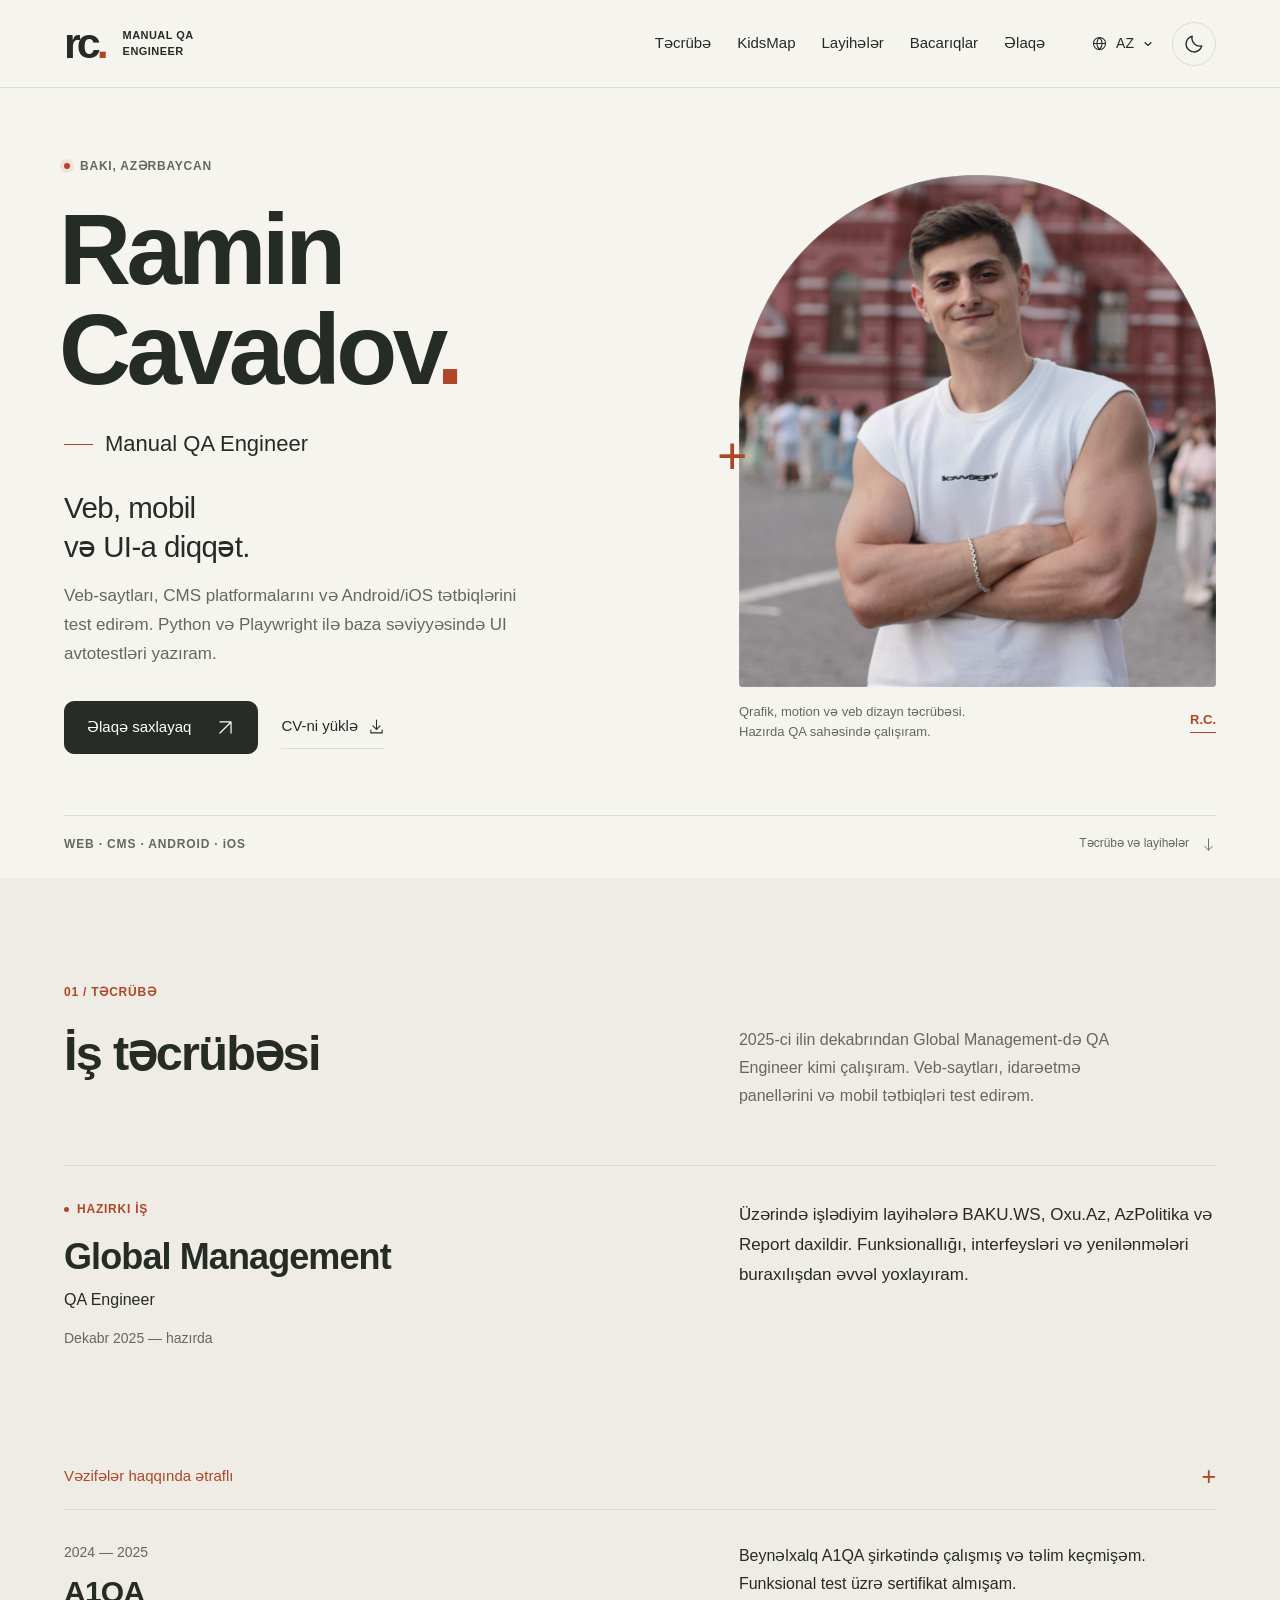
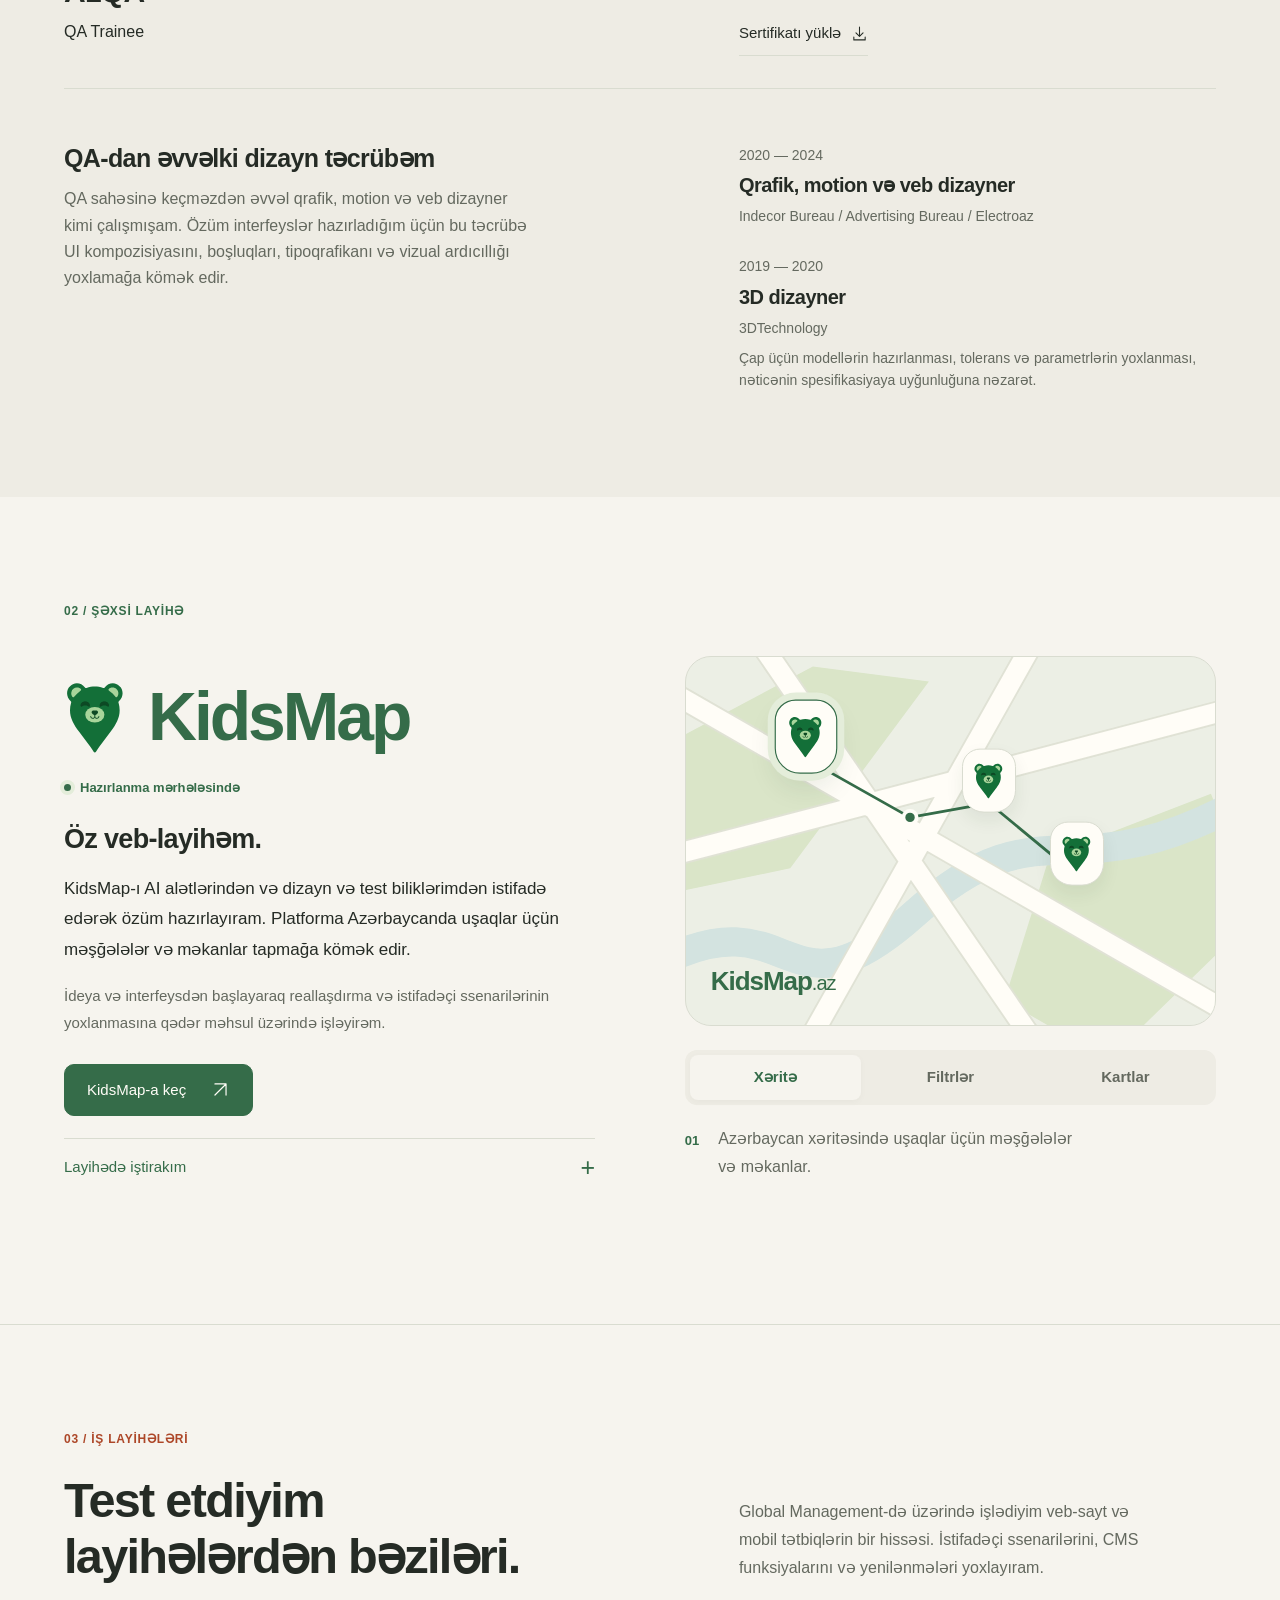
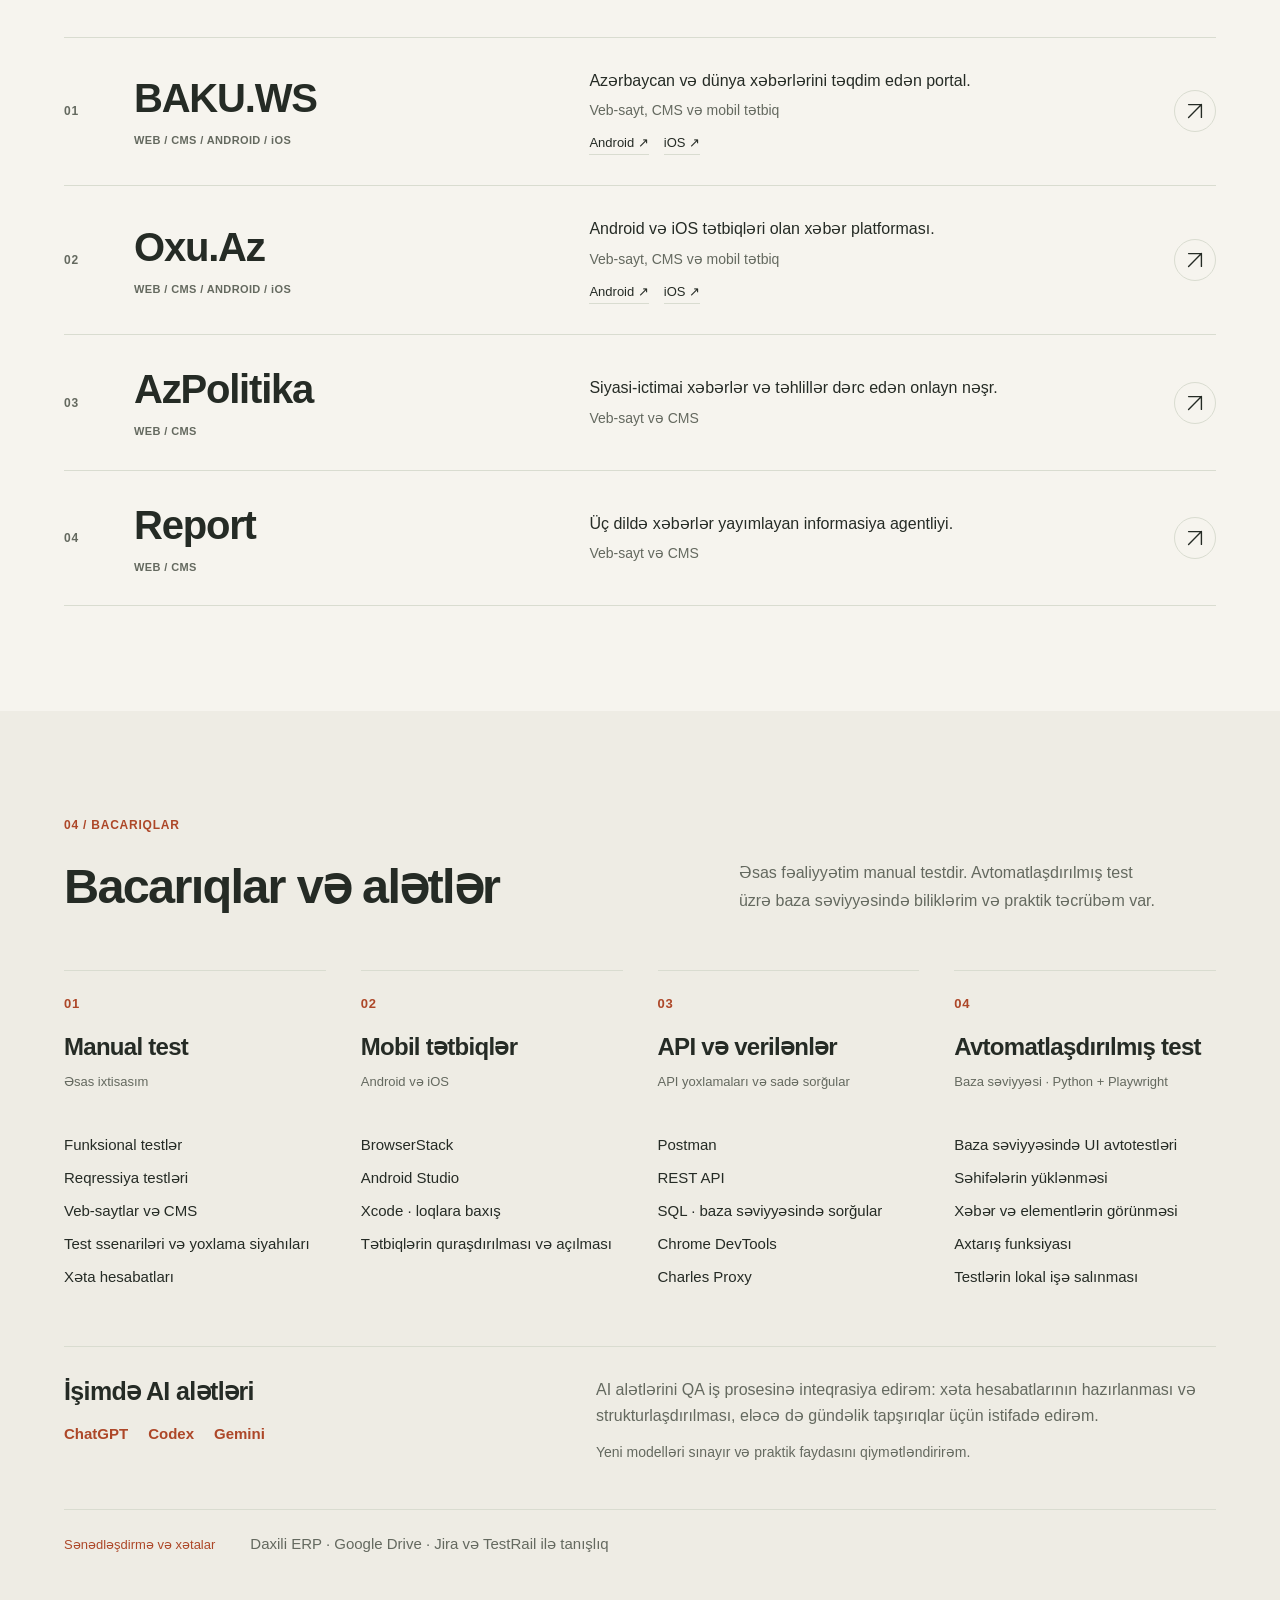
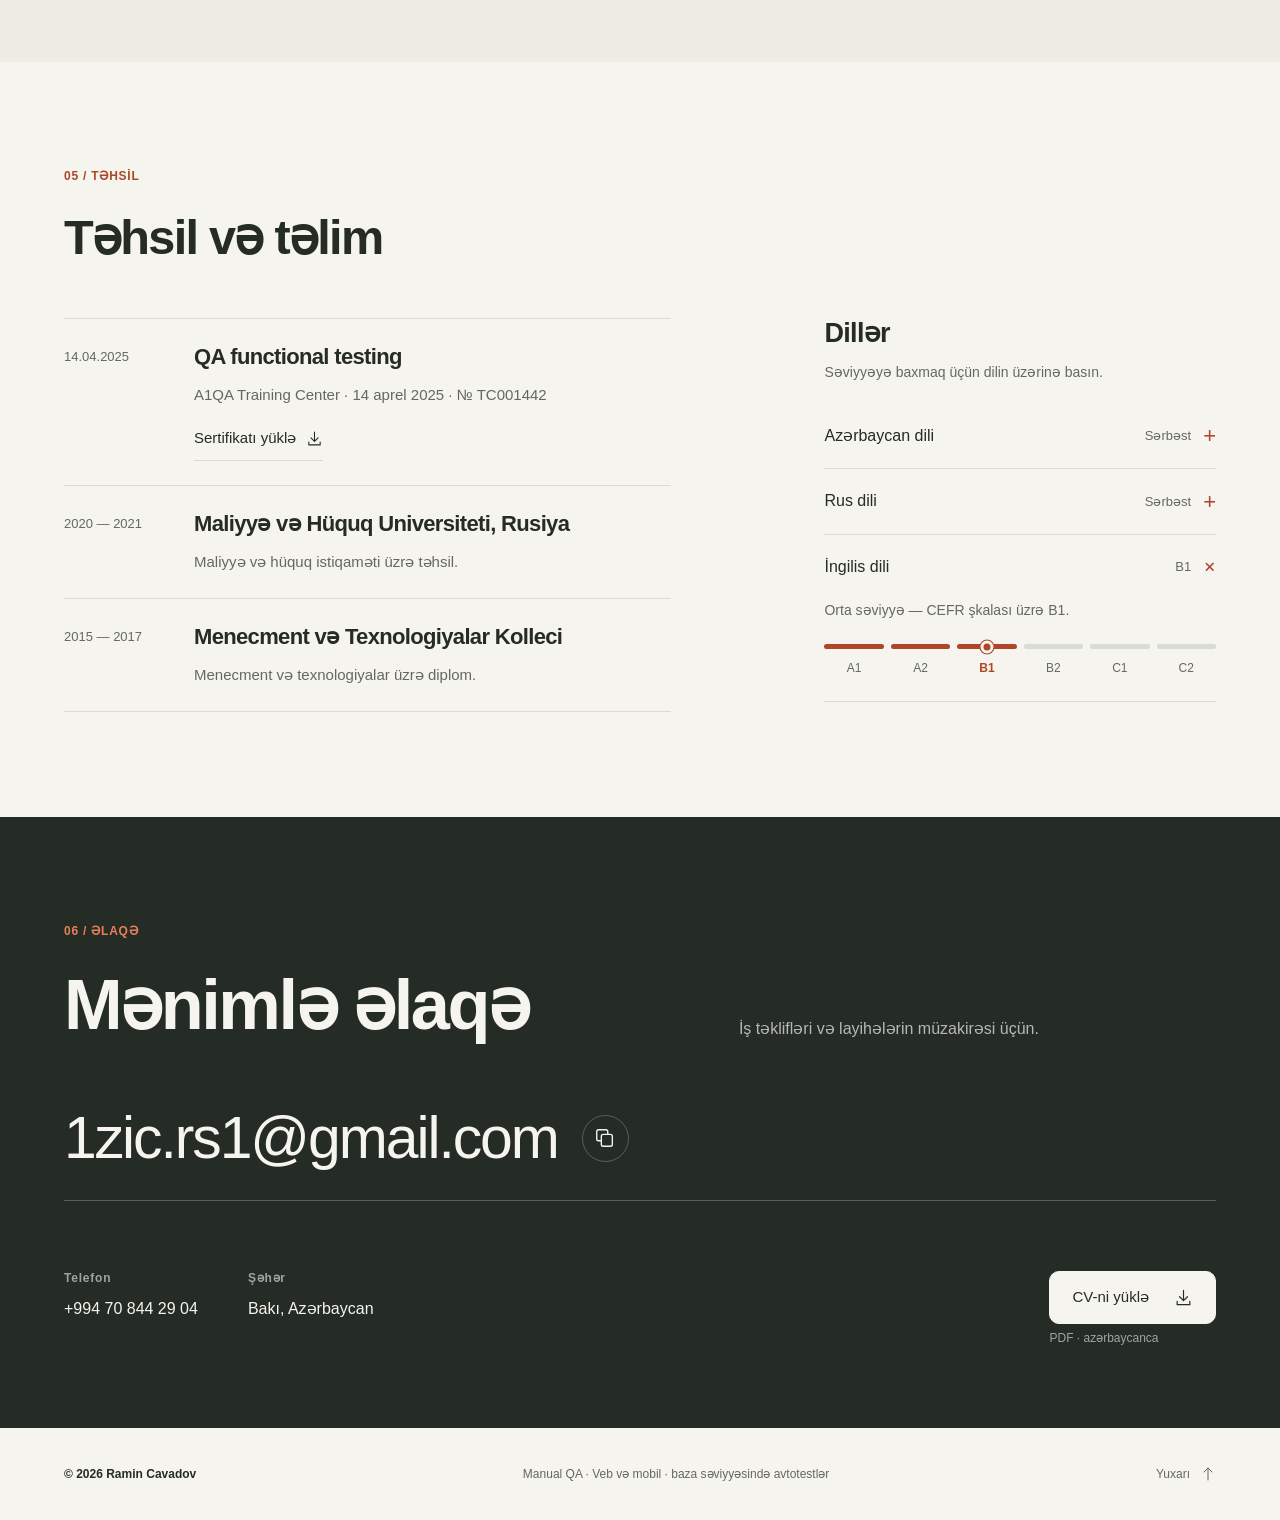
